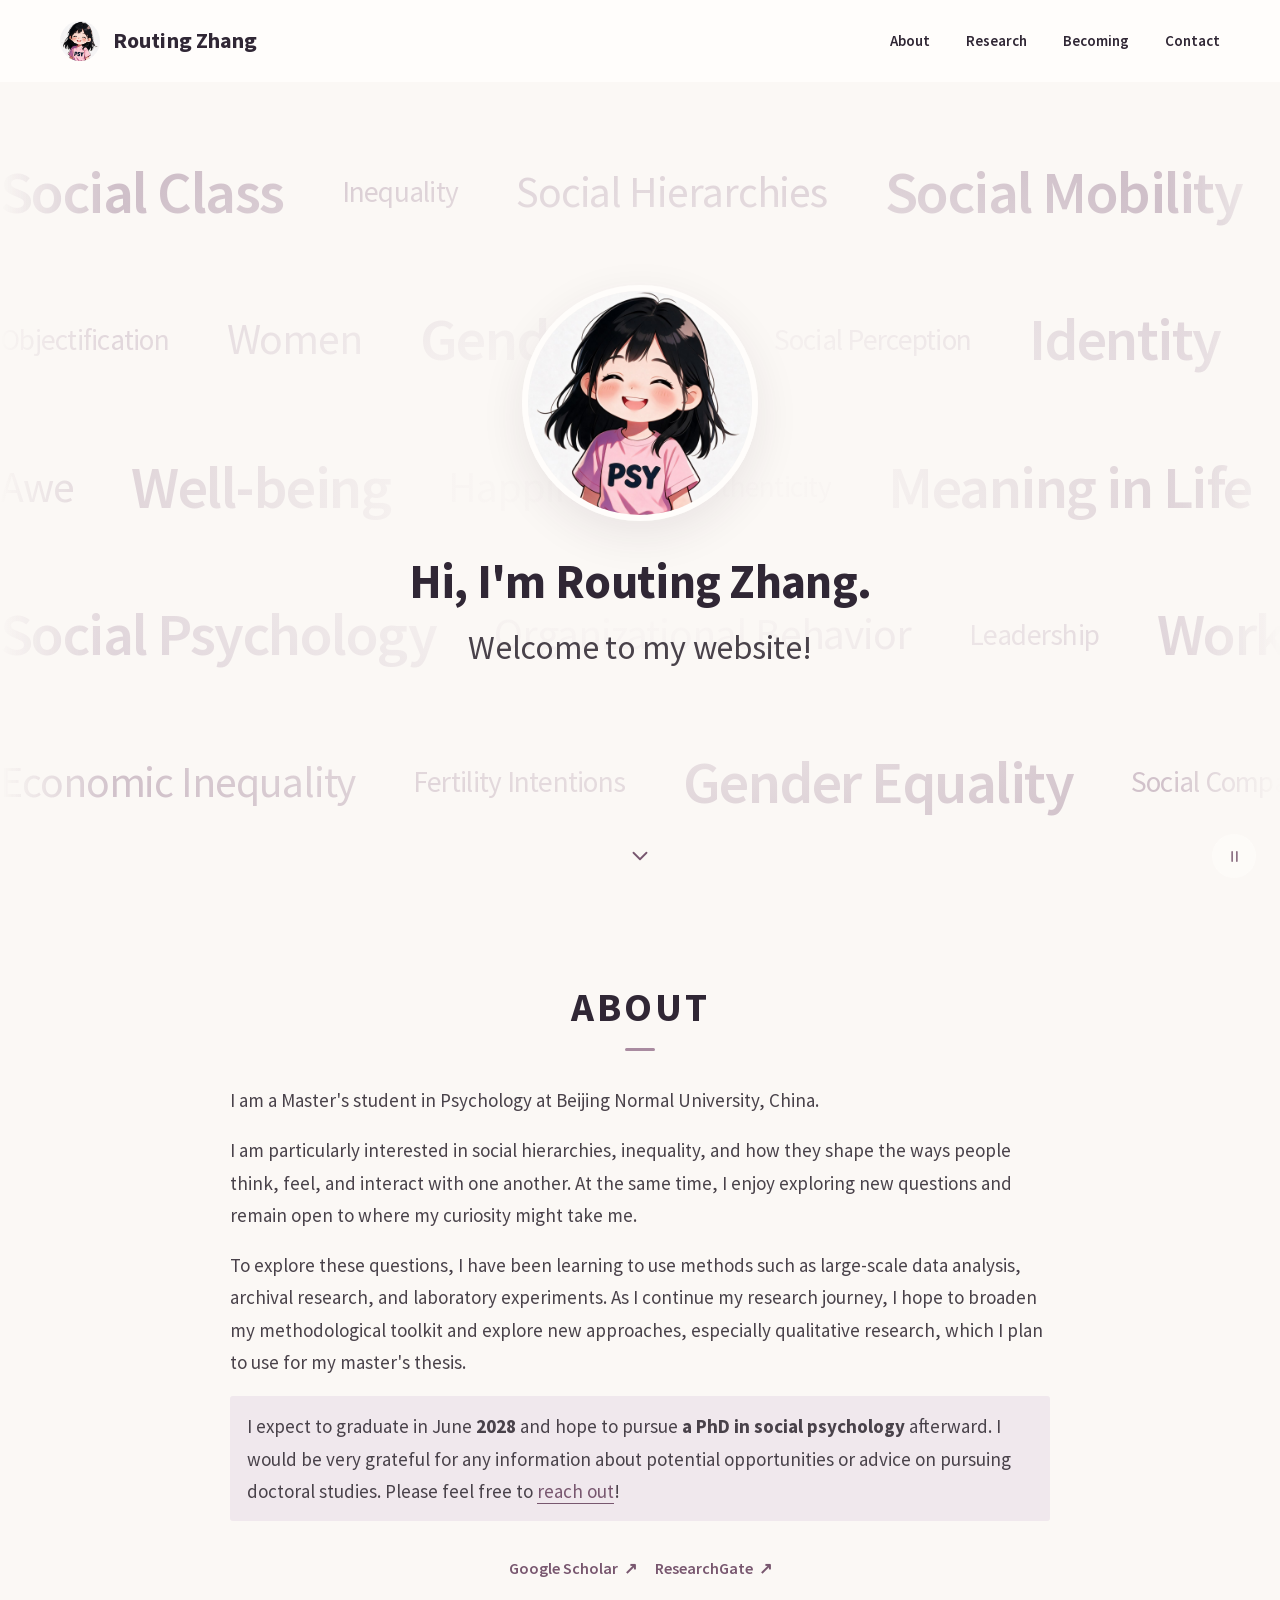
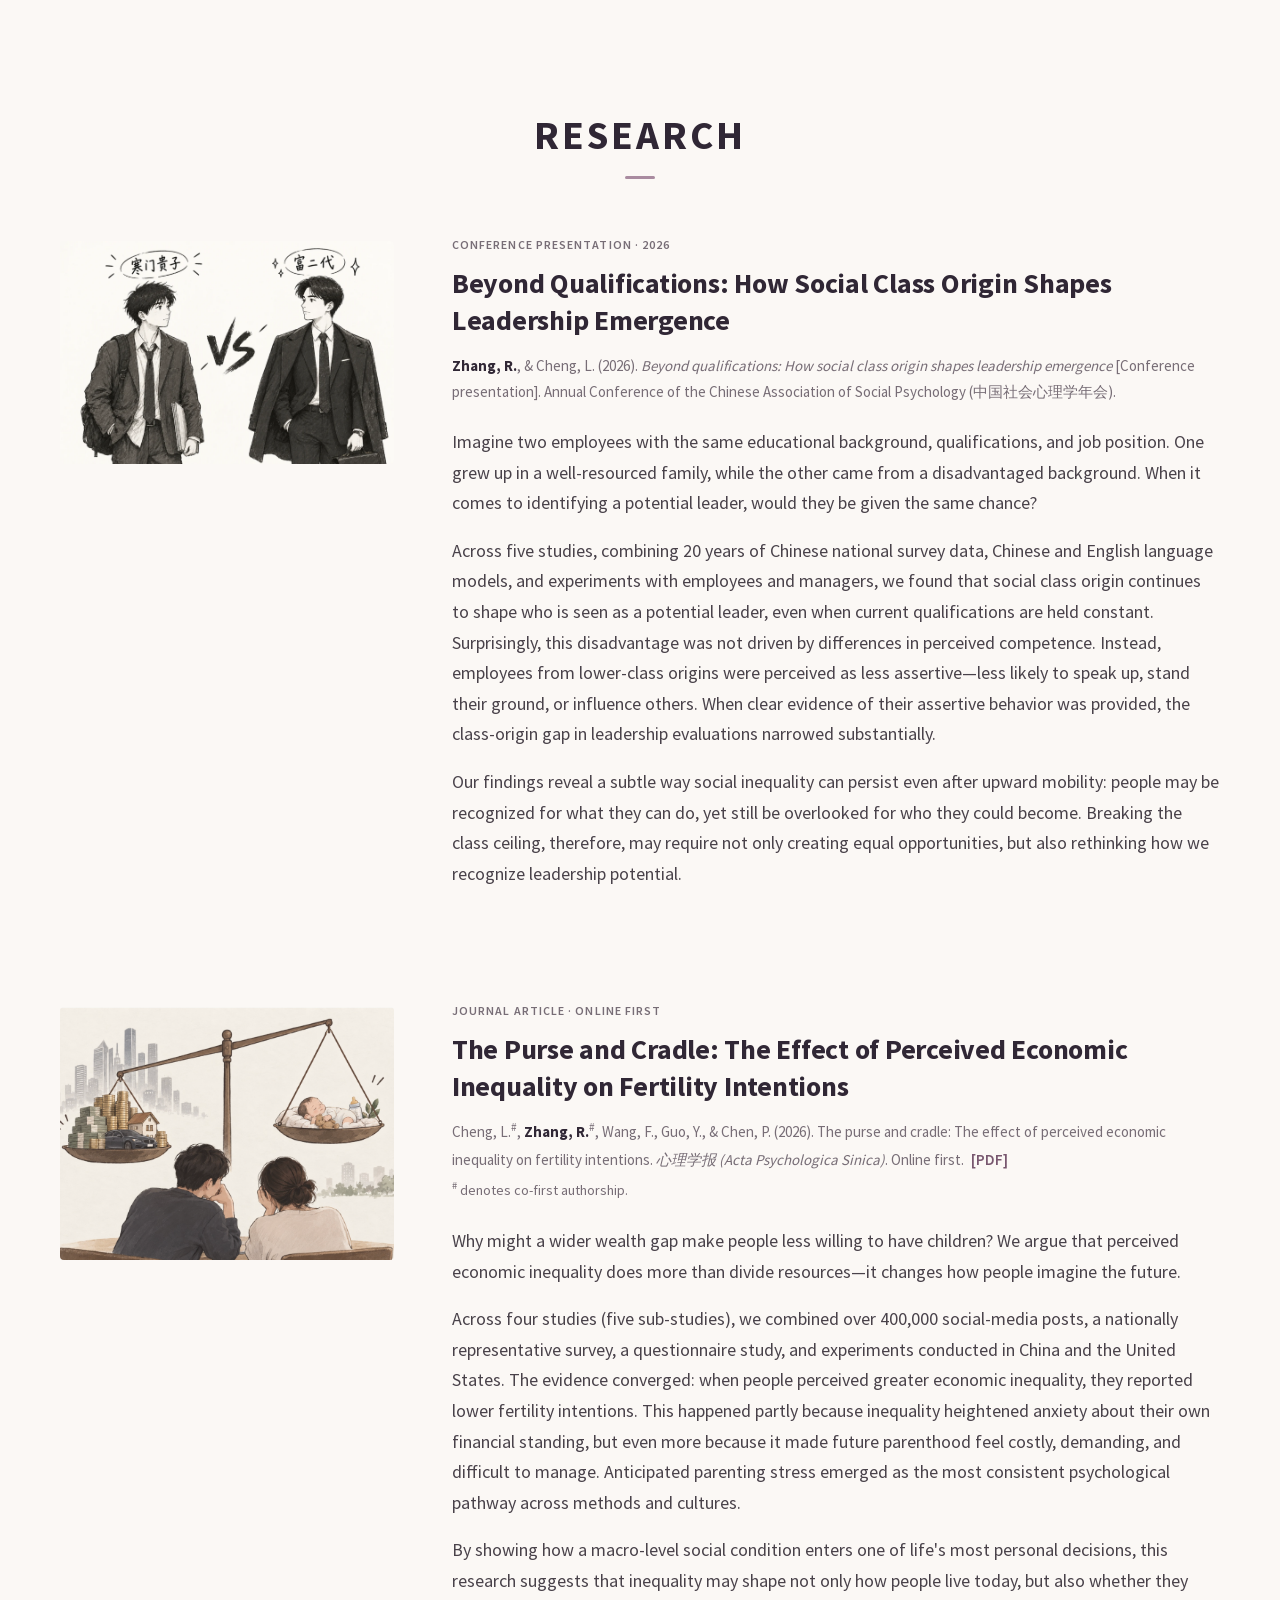
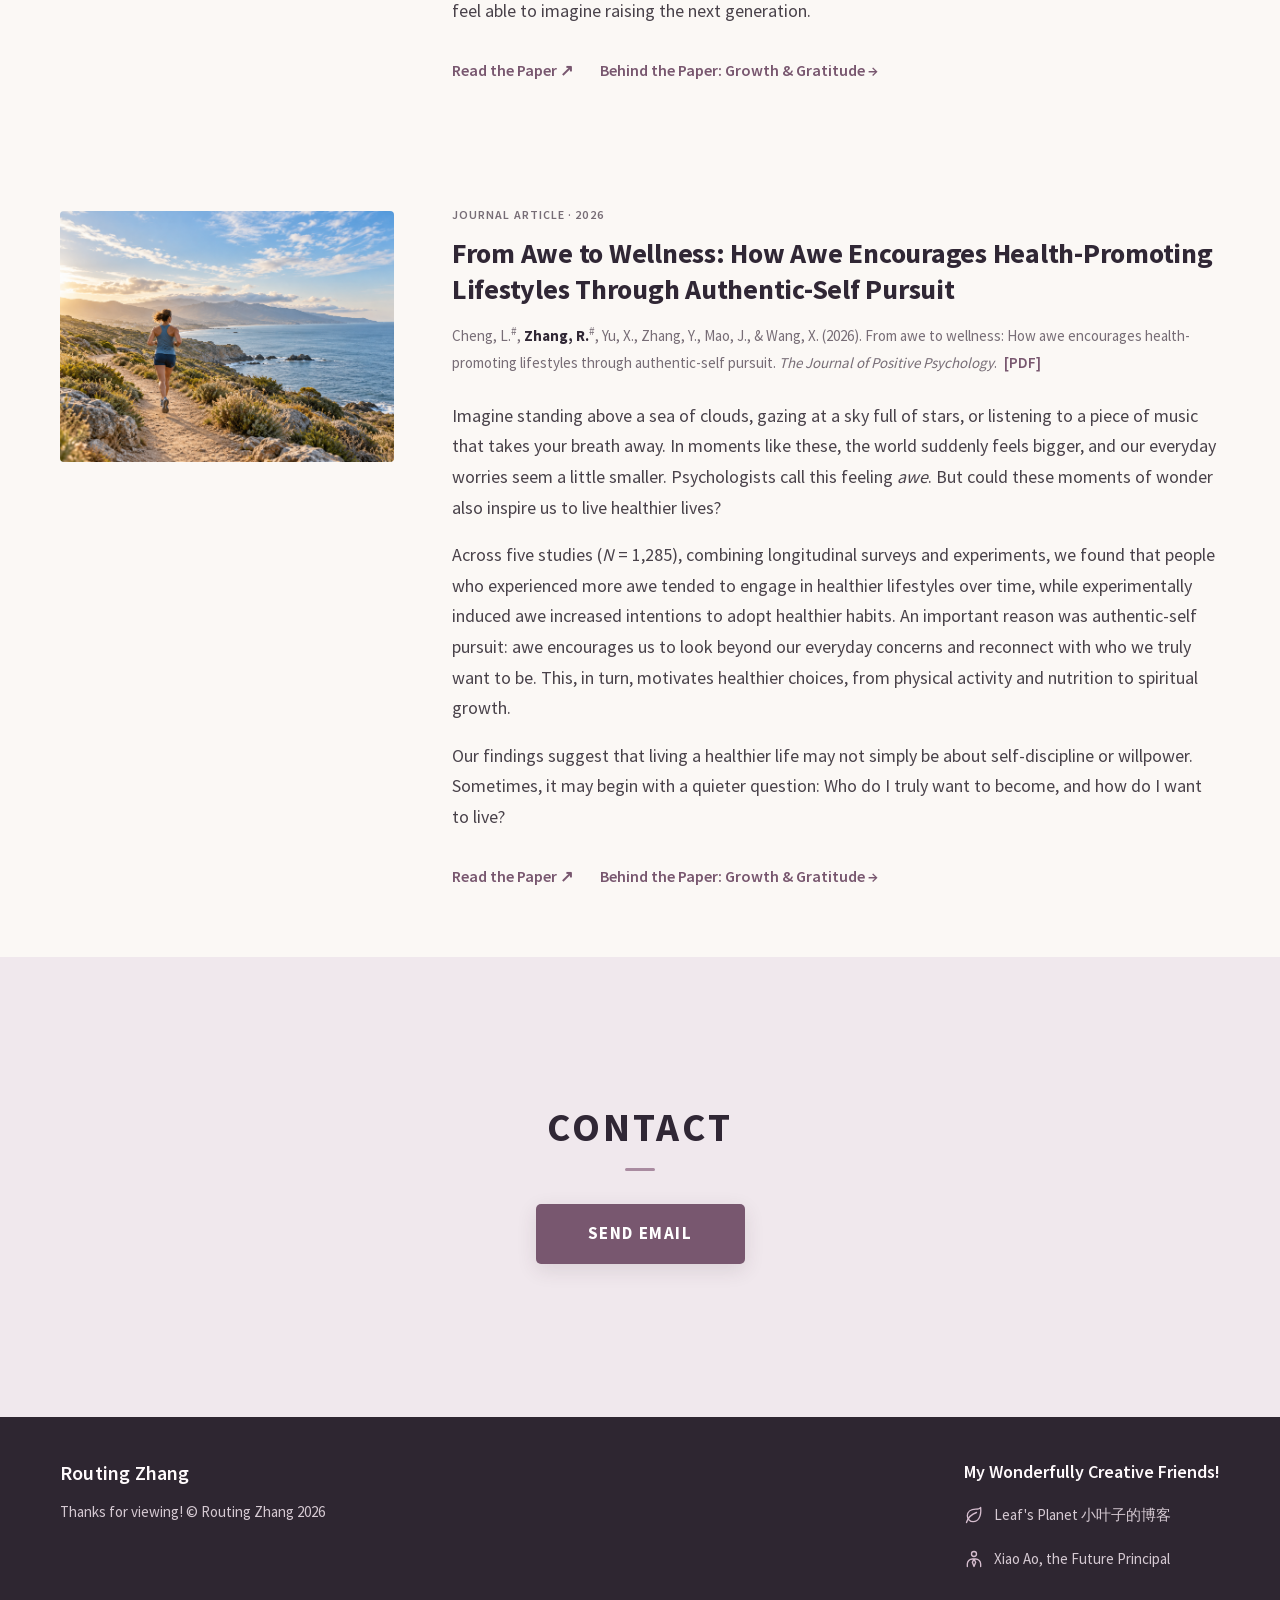
==== index.html @ d7729d53 "update" ====
<!DOCTYPE html>
<html lang="en">
<head>
<meta charset="UTF-8">
<meta name="viewport" content="width=device-width, initial-scale=1">
<meta name="description" content="Routing Zhang, a graduate student in psychology at Beijing Normal University, studies social hierarchies, inequality, and interpersonal interactions.">
<meta name="theme-color" content="#fbf8f5">
<title>Routing Zhang | Psychology Research</title>
<link rel="icon" type="image/svg+xml" href="assets/favicon.svg">
<link rel="stylesheet" href="styles.css?v=20261028-about-centered">
</head>
<body>
<a class="skip-link" href="#main-content">Skip to main content</a>
<header class="site-header" id="top">
  <div class="wrap nav-inner">
    <a class="brand" href="#top"><img src="assets/routing-zhang-avatar.png" alt="" width="40" height="40">Routing Zhang</a>
    <button class="menu-toggle" type="button" aria-label="Open navigation" aria-expanded="false" aria-controls="primary-navigation"><svg viewBox="0 0 24 24" fill="none" stroke="currentColor" stroke-width="1.7" stroke-linecap="round" aria-hidden="true"><path d="M4 6h16M4 12h16M4 18h16"/></svg></button>
    <nav id="primary-navigation" aria-label="Primary navigation"><a href="#about">About</a><a href="#research">Research</a><a href="becoming.html">Becoming</a><a href="#contact">Contact</a></nav>
  </div>
</header>
<main id="main-content" tabindex="-1">
  <section class="landing-hero" id="welcome" aria-labelledby="welcome-title">
    <div class="keyword-field" aria-hidden="true">
      <div class="keyword-lane lane-1"><div class="keyword-track"><div class="keyword-group"><span class="keyword word-large">Social Class</span><span class="keyword word-small">Inequality</span><span class="keyword word-medium">Social Hierarchies</span><span class="keyword word-large">Social Mobility</span><span class="keyword word-medium">Status</span><span class="keyword word-small">Power</span></div><div class="keyword-group"><span class="keyword word-large">Social Class</span><span class="keyword word-small">Inequality</span><span class="keyword word-medium">Social Hierarchies</span><span class="keyword word-large">Social Mobility</span><span class="keyword word-medium">Status</span><span class="keyword word-small">Power</span></div></div></div>
      <div class="keyword-lane lane-2"><div class="keyword-track"><div class="keyword-group"><span class="keyword word-small">Objectification</span><span class="keyword word-medium">Women</span><span class="keyword word-large">Gender</span><span class="keyword word-medium">Sex</span><span class="keyword word-small">Social Perception</span><span class="keyword word-large">Identity</span></div><div class="keyword-group"><span class="keyword word-small">Objectification</span><span class="keyword word-medium">Women</span><span class="keyword word-large">Gender</span><span class="keyword word-medium">Sex</span><span class="keyword word-small">Social Perception</span><span class="keyword word-large">Identity</span></div></div></div>
      <div class="keyword-lane lane-3"><div class="keyword-track"><div class="keyword-group"><span class="keyword word-medium">Awe</span><span class="keyword word-large">Well-being</span><span class="keyword word-medium">Happiness</span><span class="keyword word-small">Authenticity</span><span class="keyword word-large">Meaning in Life</span><span class="keyword word-small">Health</span></div><div class="keyword-group"><span class="keyword word-medium">Awe</span><span class="keyword word-large">Well-being</span><span class="keyword word-medium">Happiness</span><span class="keyword word-small">Authenticity</span><span class="keyword word-large">Meaning in Life</span><span class="keyword word-small">Health</span></div></div></div>
      <div class="keyword-lane lane-4"><div class="keyword-track"><div class="keyword-group"><span class="keyword word-large">Social Psychology</span><span class="keyword word-medium">Organizational Behavior</span><span class="keyword word-small">Leadership</span><span class="keyword word-large">Work</span><span class="keyword word-small">Interpersonal Relations</span><span class="keyword word-medium">Social Connection</span></div><div class="keyword-group"><span class="keyword word-large">Social Psychology</span><span class="keyword word-medium">Organizational Behavior</span><span class="keyword word-small">Leadership</span><span class="keyword word-large">Work</span><span class="keyword word-small">Interpersonal Relations</span><span class="keyword word-medium">Social Connection</span></div></div></div>
      <div class="keyword-lane lane-5"><div class="keyword-track"><div class="keyword-group"><span class="keyword word-medium">Economic Inequality</span><span class="keyword word-small">Fertility Intentions</span><span class="keyword word-large">Gender Equality</span><span class="keyword word-small">Social Comparison</span><span class="keyword word-medium">Belonging</span><span class="keyword word-large">Opportunity</span></div><div class="keyword-group"><span class="keyword word-medium">Economic Inequality</span><span class="keyword word-small">Fertility Intentions</span><span class="keyword word-large">Gender Equality</span><span class="keyword word-small">Social Comparison</span><span class="keyword word-medium">Belonging</span><span class="keyword word-large">Opportunity</span></div></div></div>
    </div>
    <div class="hero-wash" aria-hidden="true"></div>
    <div class="hero-content">
      <img class="hero-portrait" src="assets/routing-zhang-avatar.png" width="1080" height="1080" fetchpriority="high" alt="Routing Zhang’s illustrated avatar, smiling in a pink PSY shirt">
      <h1 id="welcome-title">Hi, I'm Routing Zhang.<span>Welcome to my website!</span></h1>
    </div>
    <a class="hero-scroll" href="#about" aria-label="Scroll to my introduction"><svg viewBox="0 0 24 24" fill="none" stroke="currentColor" stroke-width="1.7" stroke-linecap="round" stroke-linejoin="round" aria-hidden="true"><path d="m6 9 6 6 6-6"/></svg></a>
    <button class="keyword-motion" type="button" aria-label="Pause background animation" title="Pause background animation" hidden>
      <svg class="motion-pause" viewBox="0 0 24 24" fill="none" stroke="currentColor" stroke-width="1.8" stroke-linecap="round" aria-hidden="true"><path d="M9 6v12M15 6v12"/></svg>
      <svg class="motion-play" viewBox="0 0 24 24" fill="none" stroke="currentColor" stroke-width="1.8" stroke-linejoin="round" aria-hidden="true"><path d="m9 5 10 7-10 7Z"/></svg>
    </button>
  </section>
  <div class="wrap">
  <section class="about" id="about" tabindex="-1" aria-labelledby="about-title">
    <div class="about-text">
      <h2 id="about-title">About</h2>
      <p>I am a Master's student in Psychology at Beijing Normal University, China.</p>
      <p>I am particularly interested in social hierarchies, inequality, and how they shape the ways people think, feel, and interact with one another. At the same time, I enjoy exploring new questions and remain open to where my curiosity might take me.</p>
      <p>To explore these questions, I have been learning to use methods such as large-scale data analysis, archival research, and laboratory experiments. As I continue my research journey, I hope to broaden my methodological toolkit and explore new approaches, especially qualitative research, which I plan to use for my master's thesis.</p>
      <p class="phd-paragraph">I expect to graduate in June <strong>2028</strong> and hope to pursue <strong>a PhD in social psychology</strong> afterward. I would be very grateful for any information about potential opportunities or advice on pursuing doctoral studies. Please feel free to <a href="mailto:routingzhang@mail.bnu.edu.cn">reach out</a>!</p>
      <p class="about-links"><a href="https://scholar.google.com/citations?user=qFrgf9sAAAAJ&amp;hl=zh-CN" target="_blank" rel="noopener noreferrer">Google Scholar <span aria-hidden="true">↗</span></a><a href="https://www.researchgate.net/profile/Routing-Zhang" target="_blank" rel="noopener noreferrer">ResearchGate <span aria-hidden="true">↗</span></a></p>
    </div>
  </section>
  <section class="research" id="research" tabindex="-1" aria-labelledby="research-title">
    <div class="section-head"><h2 id="research-title">Research</h2></div>
    <article class="paper" id="beyond-qualifications" aria-labelledby="leader-title">
      <div class="paper-layout">
        <div class="paper-image"><img src="assets/beyond-qualifications.webp" width="1500" height="1001" loading="lazy" alt="Black-and-white drawing of two men in different suits, labeled 寒门贵子 versus 富二代"></div>
        <div class="paper-body">
          <p class="paper-type">CONFERENCE PRESENTATION · 2026</p>
          <h3 id="leader-title">Beyond Qualifications: How Social Class Origin Shapes Leadership Emergence</h3>
          <p class="reference"><strong>Zhang, R.</strong>, &amp; Cheng, L. (2026). <em>Beyond qualifications: How social class origin shapes leadership emergence</em> [Conference presentation]. Annual Conference of the Chinese Association of Social Psychology (中国社会心理学年会).</p>
          <p>Imagine two employees with the same educational background, qualifications, and job position. One grew up in a well-resourced family, while the other came from a disadvantaged background. When it comes to identifying a potential leader, would they be given the same chance?</p>
          <p>Across five studies, combining 20 years of Chinese national survey data, Chinese and English language models, and experiments with employees and managers, we found that social class origin continues to shape who is seen as a potential leader, even when current qualifications are held constant. Surprisingly, this disadvantage was not driven by differences in perceived competence. Instead, employees from lower-class origins were perceived as less assertive—less likely to speak up, stand their ground, or influence others. When clear evidence of their assertive behavior was provided, the class-origin gap in leadership evaluations narrowed substantially.</p>
          <p>Our findings reveal a subtle way social inequality can persist even after upward mobility: people may be recognized for what they can do, yet still be overlooked for who they could become. Breaking the class ceiling, therefore, may require not only creating equal opportunities, but also rethinking how we recognize leadership potential.</p>
        </div>
      </div>
    </article>
    <article class="paper" id="purse-and-cradle" aria-labelledby="purse-title">
      <div class="paper-layout">
        <div class="paper-image"><img src="assets/purse-and-cradle.png" width="1824" height="1378" loading="lazy" alt="Warm hand-drawn illustration of a couple facing a scale: wealth, a house, and a car on one side, and a sleeping baby on the other"></div>
        <div class="paper-body">
          <p class="paper-type">JOURNAL ARTICLE · ONLINE FIRST</p>
          <h3 id="purse-title">The Purse and Cradle: The Effect of Perceived Economic Inequality on Fertility Intentions</h3>
          <p class="reference">Cheng, L.<sup aria-label="co-first author">#</sup>, <strong>Zhang, R.</strong><sup aria-label="co-first author">#</sup>, Wang, F., Guo, Y., &amp; Chen, P. (2026). The purse and cradle: The effect of perceived economic inequality on fertility intentions. <em>心理学报 (Acta Psychologica Sinica)</em>. Online first. <a class="pdf-link" href="assets/papers/the-purse-and-cradle.pdf" target="_blank" rel="noopener noreferrer" aria-label="Open PDF: The Purse and Cradle">[PDF]</a><span class="authorship-note"><sup>#</sup> denotes co-first authorship.</span></p>
          <p>Why might a wider wealth gap make people less willing to have children? We argue that perceived economic inequality does more than divide resources—it changes how people imagine the future.</p>
          <p>Across four studies (five sub-studies), we combined over 400,000 social-media posts, a nationally representative survey, a questionnaire study, and experiments conducted in China and the United States. The evidence converged: when people perceived greater economic inequality, they reported lower fertility intentions. This happened partly because inequality heightened anxiety about their own financial standing, but even more because it made future parenthood feel costly, demanding, and difficult to manage. Anticipated parenting stress emerged as the most consistent psychological pathway across methods and cultures.</p>
          <p>By showing how a macro-level social condition enters one of life's most personal decisions, this research suggests that inequality may shape not only how people live today, but also whether they feel able to imagine raising the next generation.</p>
          <p class="paper-links"><a href="https://journal.psych.ac.cn/xlxb/CN/abstract/abstract16481.shtml" target="_blank" rel="noopener noreferrer">Read the Paper ↗</a><a href="purse-and-cradle-story.html">Behind the Paper: Growth &amp; Gratitude →</a></p>
        </div>
      </div>
    </article>
    <article class="paper" id="awe-to-wellness" aria-labelledby="awe-title">
      <div class="paper-layout">
        <div class="paper-image awe-image"><img src="assets/awe-running.png" width="1448" height="1086" loading="lazy" alt="A runner on a coastal nature trail, with the ocean and mountains in soft morning light"></div>
        <div class="paper-body">
          <p class="paper-type">JOURNAL ARTICLE · 2026</p>
          <h3 id="awe-title">From Awe to Wellness: How Awe Encourages Health-Promoting Lifestyles Through Authentic-Self Pursuit</h3>
          <p class="reference">Cheng, L.<sup aria-label="co-first author">#</sup>, <strong>Zhang, R.</strong><sup aria-label="co-first author">#</sup>, Yu, X., Zhang, Y., Mao, J., &amp; Wang, X. (2026). From awe to wellness: How awe encourages health-promoting lifestyles through authentic-self pursuit. <em>The Journal of Positive Psychology</em>. <a class="pdf-link" href="assets/papers/from-awe-to-wellness.pdf" target="_blank" rel="noopener noreferrer" aria-label="Open PDF: From Awe to Wellness">[PDF]</a></p>
          <p>Imagine standing above a sea of clouds, gazing at a sky full of stars, or listening to a piece of music that takes your breath away. In moments like these, the world suddenly feels bigger, and our everyday worries seem a little smaller. Psychologists call this feeling <em>awe</em>. But could these moments of wonder also inspire us to live healthier lives?</p>
          <p>Across five studies (<em>N</em> = 1,285), combining longitudinal surveys and experiments, we found that people who experienced more awe tended to engage in healthier lifestyles over time, while experimentally induced awe increased intentions to adopt healthier habits. An important reason was authentic-self pursuit: awe encourages us to look beyond our everyday concerns and reconnect with who we truly want to be. This, in turn, motivates healthier choices, from physical activity and nutrition to spiritual growth.</p>
          <p>Our findings suggest that living a healthier life may not simply be about self-discipline or willpower. Sometimes, it may begin with a quieter question: Who do I truly want to become, and how do I want to live?</p>
          <p class="paper-links"><a href="https://doi.org/10.1080/17439760.2026.2708043" target="_blank" rel="noopener noreferrer">Read the Paper ↗</a><a href="awe-to-wellness-story.html">Behind the Paper: Growth &amp; Gratitude →</a></p>
        </div>
      </div>
    </article>
  </section>
  </div>
</main>
<section class="contact" id="contact" tabindex="-1" aria-labelledby="contact-title">
  <div class="wrap">
    <h2 id="contact-title">Contact</h2>
    <a class="email-button" href="mailto:routingzhang@mail.bnu.edu.cn">Send Email</a>
  </div>
</section>
<footer class="footer">
  <div class="wrap footer-main">
    <div class="footer-about">
      <p class="footer-name">Routing Zhang</p>
      <p class="footer-note">Thanks for viewing! <span class="footer-credit">© Routing Zhang <span id="year">2026</span></span></p>
    </div>
    <nav class="footer-friends" aria-labelledby="friends-title">
      <h2 id="friends-title">My Wonderfully Creative Friends!</h2>
      <ul>
        <li><a href="https://blog.leafyee.xyz" target="_blank" rel="noopener noreferrer"><svg class="friend-icon" viewBox="0 0 24 24" fill="none" stroke="currentColor" stroke-width="1.6" stroke-linecap="round" stroke-linejoin="round" aria-hidden="true" focusable="false"><path d="M20 3c-1 2-3 2-6 2C8 5 4 8 4 13a7 7 0 0 0 7 7c6 0 10-6 9-17Z"/><path d="M3 21c2-6 6-10 12-12"/></svg><span>Leaf's Planet <span lang="zh-CN">小叶子的博客</span></span></a></li>
        <li><a href="https://tianyuliufang.com" target="_blank" rel="noopener noreferrer"><svg class="friend-icon" viewBox="0 0 24 24" fill="none" stroke="currentColor" stroke-width="1.6" stroke-linecap="round" stroke-linejoin="round" aria-hidden="true" focusable="false"><circle cx="12" cy="6" r="3"/><path d="M4 21v-3a6 6 0 0 1 6-6h4a6 6 0 0 1 6 6v3M12 12l-2 4 2 5 2-5-2-4Z"/></svg><span>Xiao Ao, the Future Principal</span></a></li>
      </ul>
    </nav>
  </div>
</footer>
<script src="script.js?v=20261028-keyword-hero-v1" defer></script>
</body>
</html>
---- styles.css ----
/* Local font files keep the page independent of third-party font services. */
@font-face{font-family:"Source Sans Pro";font-style:normal;font-weight:400;font-display:swap;src:url("assets/fonts/source-sans-pro-400.ttf") format("truetype")}
@font-face{font-family:"Source Sans Pro";font-style:normal;font-weight:600;font-display:swap;src:url("assets/fonts/source-sans-pro-600.ttf") format("truetype")}
@font-face{font-family:"Source Sans Pro";font-style:normal;font-weight:700;font-display:swap;src:url("assets/fonts/source-sans-pro-700.ttf") format("truetype")}

:root{--paper:#fbf8f5;--white:#fffdfb;--soft:#f0e8ed;--ink:#49424a;--heading:#302735;--muted:#776d76;--accent:#78576f;--width:1160px}
*{box-sizing:border-box}
html{scroll-behavior:smooth;scroll-padding-top:112px}
body{margin:0;background:var(--paper);color:var(--ink);font-family:"Source Sans Pro","Helvetica Neue",Arial,sans-serif;font-size:18px;line-height:1.7;-webkit-font-smoothing:antialiased}
h1,h2,h3,p,figure{margin:0}
img,svg{max-width:100%}
a{color:var(--accent);text-decoration-thickness:1px;text-underline-offset:5px}
a:hover{color:#51394b;text-decoration:underline}
a:focus-visible,button:focus-visible{outline:3px solid #78576f;outline-offset:5px;border-radius:2px}
button{font:inherit}
strong{font-weight:700}
::selection{background:#eadde6;color:#45303e}
.wrap{width:min(calc(100% - 80px),var(--width));margin-inline:auto}
.skip-link{position:fixed;z-index:100;top:-100px;left:16px;background:var(--white);padding:12px 20px}
.skip-link:focus{top:12px}
.site-header{position:sticky;z-index:20;top:0;background:rgb(255 253 251 / 94%);backdrop-filter:blur(14px)}
.nav-inner{min-height:82px;display:flex;justify-content:space-between;align-items:center;gap:28px;position:relative}
.brand{display:inline-flex;align-items:center;gap:13px;color:var(--heading);font-size:22px;font-weight:700;text-decoration:none;letter-spacing:.1px;white-space:nowrap}
.brand:hover{text-decoration:none}
.brand img{display:block;width:40px;height:40px;border-radius:50%;object-fit:cover}
.site-header nav{display:flex;align-items:center;gap:36px}
.site-header nav a{display:inline-flex;align-items:center;min-height:44px;color:var(--heading);font-size:15px;font-weight:600;text-decoration:none}
.site-header nav a:hover{text-decoration:underline}
.menu-toggle{display:none;background:none;border:0;width:44px;height:44px;color:var(--heading);align-items:center;justify-content:center;cursor:pointer}
.menu-toggle svg{width:21px;height:21px}
.landing-hero{position:relative;isolation:isolate;display:grid;place-items:center;min-height:calc(100vh - 82px);min-height:calc(100svh - 82px);padding:64px 24px 90px;overflow:hidden;background:var(--paper)}
.keyword-field{position:absolute;inset:9% 0 10%;z-index:0;display:flex;flex-direction:column;justify-content:space-between;gap:16px;overflow:hidden;pointer-events:none;user-select:none;mask-image:linear-gradient(to right,transparent,#000 9%,#000 91%,transparent);-webkit-mask-image:linear-gradient(to right,transparent,#000 9%,#000 91%,transparent)}
.keyword-lane{flex:none;white-space:nowrap;line-height:1.2;color:#bca7b6}
.keyword-track{display:flex;width:max-content;animation:keyword-drift var(--drift-duration,85s) linear infinite;animation-delay:var(--drift-delay,0s);animation-play-state:paused}
.keyword-group{display:flex;flex:none;align-items:center;gap:clamp(30px,4.5vw,76px);padding-right:clamp(30px,4.5vw,76px)}
.keyword{display:block;letter-spacing:-.025em;font-weight:400}
.word-large{font-size:clamp(36px,4.7vw,70px);font-weight:600}
.word-medium{font-size:clamp(27px,3.4vw,50px)}
.word-small{font-size:clamp(19px,2.3vw,34px)}
.lane-1{--drift-duration:100s;--drift-delay:-22s;opacity:.72}
.lane-2{--drift-duration:115s;--drift-delay:-48s;opacity:.56}
.lane-3{--drift-duration:92s;--drift-delay:-16s;opacity:.7}
.lane-4{--drift-duration:125s;--drift-delay:-55s;opacity:.56}
.lane-5{--drift-duration:106s;--drift-delay:-35s;opacity:.7}
.lane-2 .keyword-track,.lane-4 .keyword-track{animation-direction:reverse}
.keywords-playing .keyword-track{animation-play-state:running}
.hero-wash{position:absolute;inset:0;z-index:1;pointer-events:none;background:radial-gradient(ellipse at center,rgb(251 248 245 / 98%) 0%,rgb(251 248 245 / 94%) 23%,rgb(251 248 245 / 50%) 50%,rgb(251 248 245 / 5%) 75%)}
.hero-content{position:relative;z-index:2;display:flex;flex-direction:column;align-items:center;gap:30px;text-align:center;width:min(100%,760px)}
.hero-portrait{display:block;width:clamp(170px,22vw,236px);height:auto;aspect-ratio:1;object-fit:cover;border-radius:50%;border:6px solid var(--white);box-shadow:0 14px 45px rgb(59 38 50 / 9%)}
.hero-content h1{font-size:clamp(30px,4vw,48px);line-height:1.25;font-weight:700;letter-spacing:-.7px;color:var(--heading)}
.hero-content h1 span{display:block;margin-top:14px;font-size:clamp(22px,2.8vw,34px);line-height:1.35;font-weight:400;letter-spacing:-.25px;color:var(--ink)}
.hero-scroll,.keyword-motion{position:absolute;z-index:3;bottom:22px;display:inline-flex;align-items:center;justify-content:center;width:44px;height:44px;color:var(--accent)}
.hero-scroll{left:calc(50% - 22px);text-decoration:none}
.hero-scroll svg{width:26px;height:26px}
.keyword-motion{right:24px;border:0;border-radius:50%;background:rgb(255 253 251 / 65%);cursor:pointer}
.keyword-motion svg{width:19px;height:19px}
.keyword-motion[hidden],.keyword-motion .motion-play{display:none}
.keyword-motion[data-paused="true"] .motion-pause{display:none}
.keyword-motion[data-paused="true"] .motion-play{display:block}
@keyframes keyword-drift{from{transform:translate3d(0,0,0)}to{transform:translate3d(-50%,0,0)}}
.about{max-width:820px;margin-inline:auto;padding:82px 0 56px}
.about h2{margin-bottom:52px;text-align:center}
.about-text>p{margin-bottom:18px;font-size:19px;line-height:1.7}
.about-text .phd-paragraph{background:var(--soft);padding:14px 17px;border-radius:3px}
.about-text .about-links{display:flex;align-items:center;justify-content:center;gap:18px;flex-wrap:wrap;margin-top:25px;margin-bottom:0!important;font-size:16px;font-weight:600}
.about-links a{min-height:44px;display:inline-flex;align-items:center;gap:6px;text-decoration:none}
.about-links a:hover{text-decoration:underline}

.research{padding:64px 0 0}
.section-head{text-align:center;padding-bottom:21px}
.section-head h2,.contact h2{font-size:32px;font-weight:700;line-height:1.25;color:var(--heading);letter-spacing:-.3px}
.section-head h2{position:relative}
.paper{padding:55px 0 58px;scroll-margin-top:20px}
.paper-layout{display:grid;grid-template-columns:minmax(0,1fr) minmax(0,2.3fr);gap:58px;align-items:start}
.paper-image{margin-top:5px}
.paper-image img{width:100%;height:auto;display:block;border-radius:2px}
.paper-body .paper-type{color:#776d76;font-size:12px;font-weight:600;letter-spacing:.09em;line-height:1.5;margin-bottom:11px}
.paper h3{font-size:28px;line-height:1.3;color:var(--heading);margin-bottom:15px;letter-spacing:-.25px;font-weight:700;overflow-wrap:break-word}
.paper-body p{margin-bottom:17px;line-height:1.7}
.paper-body p.reference{font-size:15px;color:#776d76;line-height:1.7;margin-bottom:23px}
.paper-body p.reference strong{color:var(--heading)}
.reference sup{font-size:.75em;line-height:0}
.reference .authorship-note{display:block;margin-top:5px;font-size:14px}
.paper-body>p:last-child{margin-bottom:0}
.paper-body .paper-links{display:flex;flex-wrap:wrap;gap:9px 27px;margin-top:22px;margin-bottom:0;font-size:16px;font-weight:600}
.paper-links a{display:inline-flex;align-items:center;min-height:44px;text-decoration:none}
.paper-links a:hover{text-decoration:underline}
.pdf-link{display:inline-block;min-width:44px;padding:2px 4px;font-weight:600;font-style:normal;white-space:nowrap;text-decoration:none}
.pdf-link:hover{text-decoration:underline}
.becoming-main{min-height:calc(100vh - 300px)}
.collection-back{display:inline-flex;align-items:center;min-height:44px;margin-top:24px;font-size:15px;text-decoration:none}
.becoming{padding:46px 0 96px}
.becoming h1{font-size:40px;line-height:1.25;font-weight:600;color:var(--heading);letter-spacing:-.4px}
.becoming-intro{margin-top:16px;font-size:17px;line-height:1.6;color:var(--muted)}
.becoming-list{max-width:900px;margin:30px auto 0;display:grid;grid-template-columns:minmax(0,1fr) minmax(0,1fr);gap:60px}
.becoming-entry .becoming-date{font-size:14px;line-height:1.6;color:var(--muted);margin-bottom:12px}
.becoming-entry h3{font-size:25px;line-height:1.35;font-weight:600;letter-spacing:-.2px;margin-bottom:14px}
.becoming-entry h3 a{text-decoration:none}
.becoming-entry h3 a:hover{text-decoration:underline}
.becoming-entry h3 a span{display:inline-block;font-size:20px;margin-left:4px}
.becoming-entry>p:last-child{font-size:17px;line-height:1.8}
/* Warm white and pale plum, with a spacious, typographic Contact section. */
.contact{display:flex;align-items:center;min-height:460px;padding:100px 0 108px;text-align:center;background:var(--soft);color:var(--heading)}
.about h2,.research .section-head h2,.contact h2{position:relative;font-size:40px;font-weight:700;letter-spacing:3px;text-transform:uppercase;line-height:1.25;color:var(--heading)}
.contact h2{margin-bottom:52px}
.about h2::after,.research .section-head h2::after,.contact h2::after{content:"";position:absolute;width:30px;height:3px;border-radius:3px;background:#a98ba0;left:50%;bottom:-19px;transform:translateX(-50%)}
.email-button{display:inline-flex;justify-content:center;align-items:center;min-height:60px;padding:17px 52px;border-radius:5px;background:#78576f;color:white;font-size:17px;line-height:1.5;font-weight:700;letter-spacing:1.6px;text-transform:uppercase;text-decoration:none;box-shadow:0 6px 20px rgb(67 40 57 / 12%);transition:transform .25s,background .25s,box-shadow .25s}
.email-button:hover{background:#62445a;color:white;transform:translateY(-2px);text-decoration:none;box-shadow:0 9px 25px rgb(67 40 57 / 18%)}
.contact a:focus-visible{outline-color:var(--accent)}
.footer a:focus-visible{outline-color:#ecdee7}
.footer{background:#2e2631;color:#fffafc}
.footer-main{display:flex;justify-content:space-between;align-items:flex-start;gap:36px 64px;padding-block:42px}
.footer-about,.footer-friends{min-width:0}
.footer-name{font-size:20px;font-weight:600;letter-spacing:.2px;line-height:1.4}
.footer-note{font-size:15px;color:#d5c9d2;margin-top:12px}
.footer-credit{white-space:nowrap}
.footer-friends{max-width:100%}
.footer-friends h2{font-size:18px;font-weight:600;line-height:1.4;color:#fffafc;margin-bottom:9px}
.footer-friends ul{list-style:none;padding:0;margin:0}
.footer-friends a{display:grid;grid-template-columns:20px minmax(0,1fr);align-items:center;gap:10px;min-height:44px;padding-block:5px;font-size:15px;line-height:1.5;color:#d5c9d2;text-decoration:none;overflow-wrap:anywhere}
.friend-icon{width:20px;height:20px;color:#d5bdce;flex-shrink:0}
.footer a:hover{color:white;text-decoration:underline}


/* Gentle interaction feedback; the system cursor is always retained. */
.about-links a,.paper-links a,.site-header nav a,.footer a{transition:color .22s,transform .22s,box-shadow .22s}
@media(hover:hover) and (pointer:fine){
 .about-links a:hover,.paper-links a:hover{transform:translateY(-2px)}
 .paper-image img{transition:transform .55s cubic-bezier(.2,.65,.3,1),box-shadow .55s;border-radius:4px}
 .paper-image:hover img{transform:translateY(-3px);box-shadow:0 12px 30px rgb(64 42 55 / 9%)}
}
.cursor-layer{position:fixed;inset:0;overflow:hidden;pointer-events:none;z-index:30}
.cursor-glow{position:absolute;left:0;top:0;width:180px;height:180px;border-radius:50%;pointer-events:none;z-index:30;opacity:0;background:radial-gradient(circle,rgb(161 116 146 / 13%) 0%,rgb(190 153 173 / 6%) 36%,transparent 70%);transition:opacity .22s;will-change:transform;contain:strict}
.cursor-glow::after{content:"";position:absolute;left:84px;top:84px;width:12px;height:12px;border-radius:50%;border:1px solid rgb(120 87 111 / 25%)}
.cursor-glow.is-active{opacity:1}

@media(max-width:1000px){
 .wrap{width:calc(100% - 56px)}
 .paper-layout{grid-template-columns:minmax(220px,1fr) minmax(0,2.3fr);gap:36px}
 .about{padding:64px 0}
 .about-text>p{font-size:18px}
 .paper h3{font-size:26px}
}
@media(max-width:760px){
 .wrap{width:calc(100% - 40px);max-width:600px}
 .about{padding:56px 0 42px}
 .hero-content{gap:24px}
 .hero-portrait{width:180px}
 .about-text>p{font-size:18px}
 .research{padding-top:44px}
 .section-head{padding-bottom:18px}
 .section-head h2{font-size:29px}
 .paper{padding:35px 0 42px}
 .paper-layout{display:flex;flex-direction:column;gap:27px}
 .paper-image{width:100%;margin-top:0}
 .paper-image img{max-height:420px;object-fit:contain;object-position:left center}
  .paper h3{font-size:25px;line-height:1.3}
 .paper-body p{font-size:17px;line-height:1.72}
 .paper-body p.reference{font-size:14px;margin-bottom:20px}
 .paper-body .paper-type{font-size:11px}
 .paper-body .paper-links{font-size:16px;gap:8px 22px}
 .becoming{padding:30px 0 64px}
 .becoming h1{font-size:34px}
 .becoming-list{grid-template-columns:1fr;gap:38px;margin-top:22px;max-width:520px}
 .becoming-entry h3{font-size:24px}
 .contact{min-height:360px;padding:76px 0 82px}
 .about h2,.research .section-head h2,.contact h2{font-size:34px;letter-spacing:2.5px}
 .email-button{font-size:16px;padding-inline:42px}
 .footer-main{flex-direction:column;gap:30px;padding-block:36px}
}
@media(max-width:600px){
 html{scroll-padding-top:92px}
 .landing-hero{min-height:calc(100vh - 70px);min-height:calc(100svh - 70px);padding:44px 20px 80px}
 .keyword-field{inset:10% 0 12%;mask-image:linear-gradient(to right,transparent,#000 5%,#000 95%,transparent);-webkit-mask-image:linear-gradient(to right,transparent,#000 5%,#000 95%,transparent)}
 .hero-content h1{font-size:clamp(27px,7.5vw,38px);letter-spacing:-.5px}
 .hero-content h1 span{font-size:clamp(20px,5.4vw,27px);margin-top:12px}
 .hero-portrait{width:clamp(154px,43vw,190px)}
 .keyword-motion{right:12px}
 .nav-inner{min-height:70px;flex-wrap:wrap;gap:0}
 .brand{font-size:21px;min-height:70px;gap:10px}
 .brand img{width:36px;height:36px}
 .site-header nav{width:100%;gap:28px;padding-bottom:10px}
 .js .menu-toggle{display:inline-flex}
 .js .site-header nav{display:none;position:absolute;left:-20px;right:-20px;top:70px;width:auto;padding:12px 20px 18px;background:var(--white);gap:0}
 .js .site-header nav.is-open{display:flex;flex-direction:column;align-items:stretch}
 .js .site-header nav a{min-height:48px}
 .about .about-links{font-size:16px;gap:20px;margin-top:20px}
}
@media(max-height:620px) and (min-width:761px){.landing-hero{padding:28px 24px 60px}.hero-portrait{width:140px}.hero-content{gap:18px}.hero-content h1{font-size:36px}.hero-content h1 span{font-size:26px;margin-top:8px}}
@media(prefers-reduced-motion:reduce){html{scroll-behavior:auto}.email-button,.paper-image img,.about-links a,.paper-links a,.site-header nav a,.footer a{transition:none!important;transform:none!important}.cursor-glow{display:none!important}.keyword-track{animation:none!important}.keyword-motion{display:none!important}}
@media(hover:none),(pointer:coarse){.cursor-glow{display:none!important}}
@media print{
 .site-header{position:static}
 .cursor-glow{display:none!important}
 .keyword-field,.hero-wash,.hero-scroll,.keyword-motion{display:none!important}
 .landing-hero{display:block;min-height:0;padding:20px 0;background:none;break-inside:avoid}
 .hero-content{width:100%;gap:12px}
 .hero-portrait{width:90px;border:0;box-shadow:none}
 .hero-content h1{font-size:22pt}
 .hero-content h1 span{font-size:15pt;margin-top:6px}
 .paper,.paper-layout{opacity:1!important;transform:none!important;animation:none!important}
 .site-header nav,.menu-toggle,.skip-link,.footer a,.footer-friends{display:none!important}
 body{background:white;font-size:11pt}
 .wrap{width:100%;max-width:none}
 .paper-layout{display:grid;grid-template-columns:1fr 2.3fr;gap:24px}
 .about,.paper{padding:28px 0}
 .about-text>p,.paper-body p{font-size:11pt}
 .about h2,.paper h3{font-size:17pt}
 .paper-image{break-inside:avoid}
 .paper-body p.reference{font-size:9pt}
 .contact,.footer{color:#222;background:white}
 .contact h2{color:#222}
 .email-button{color:#222;background:white;box-shadow:none;border:1px solid #888}
}
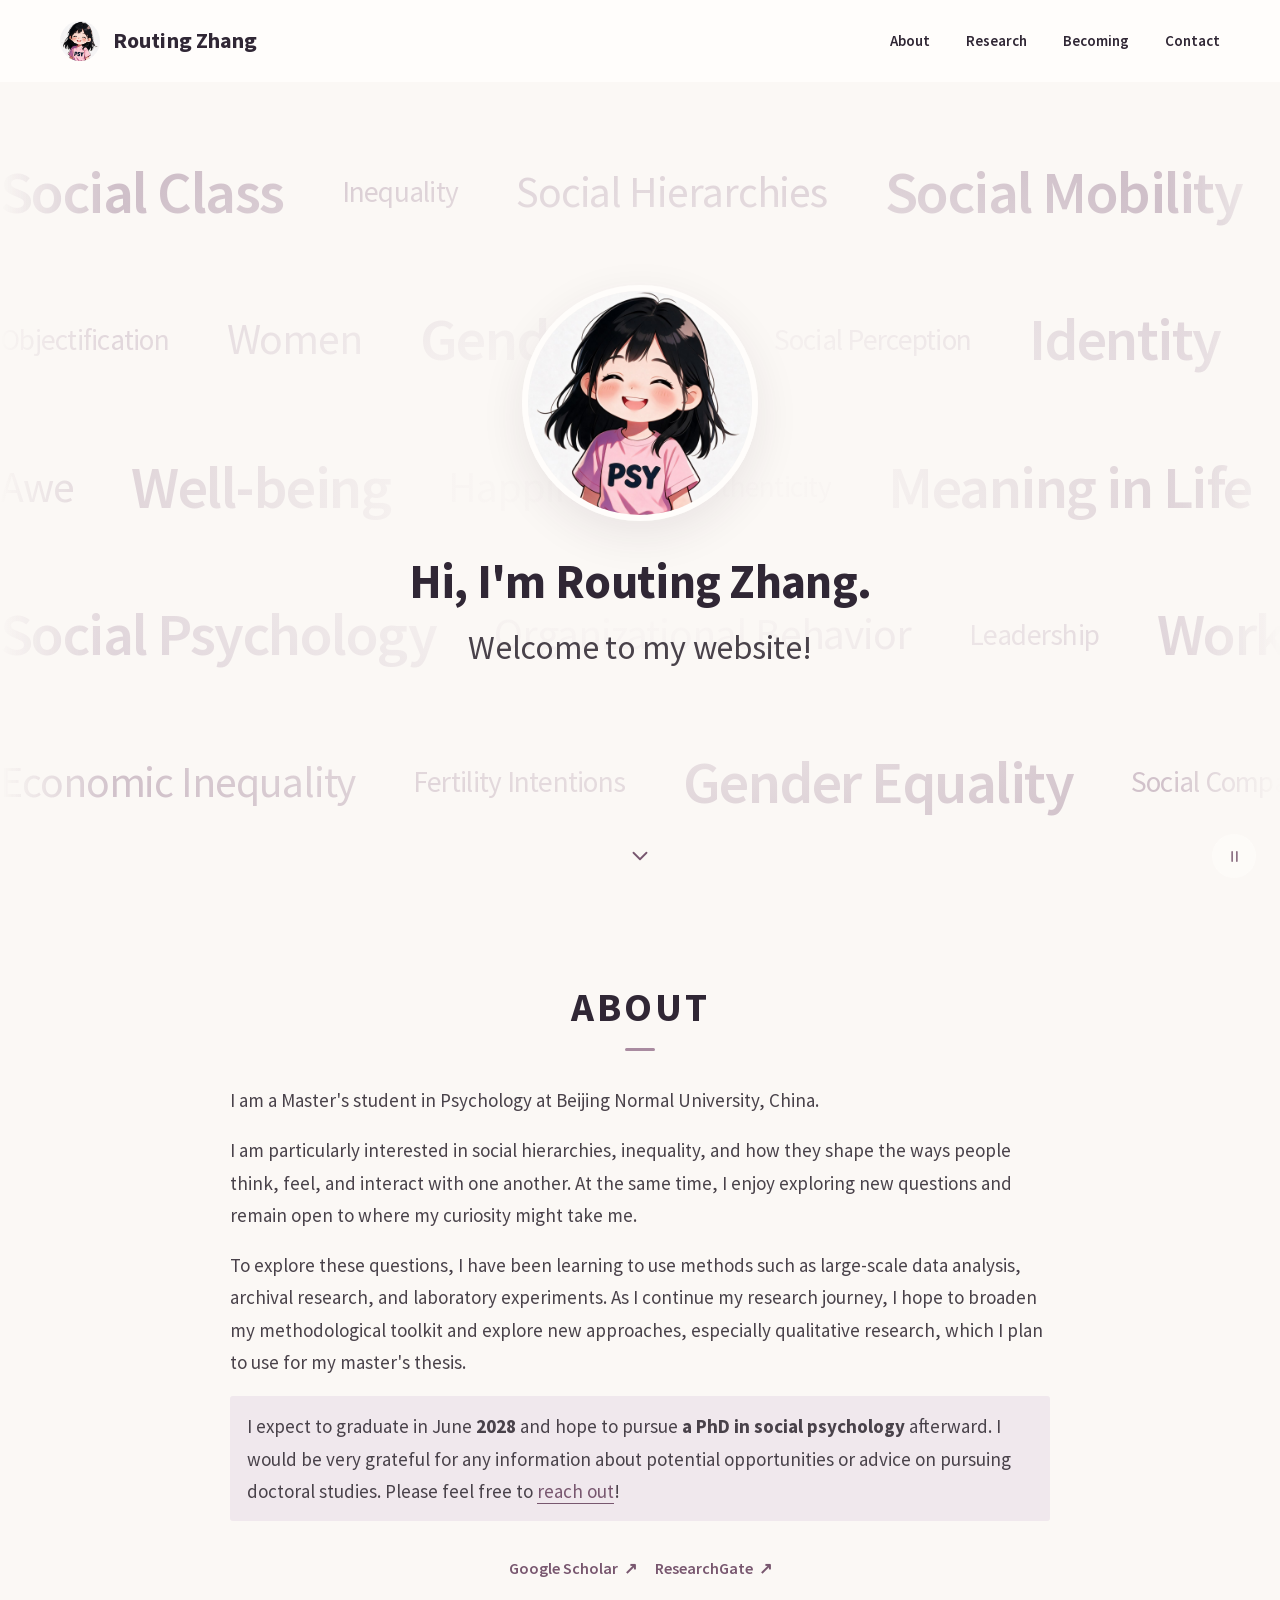
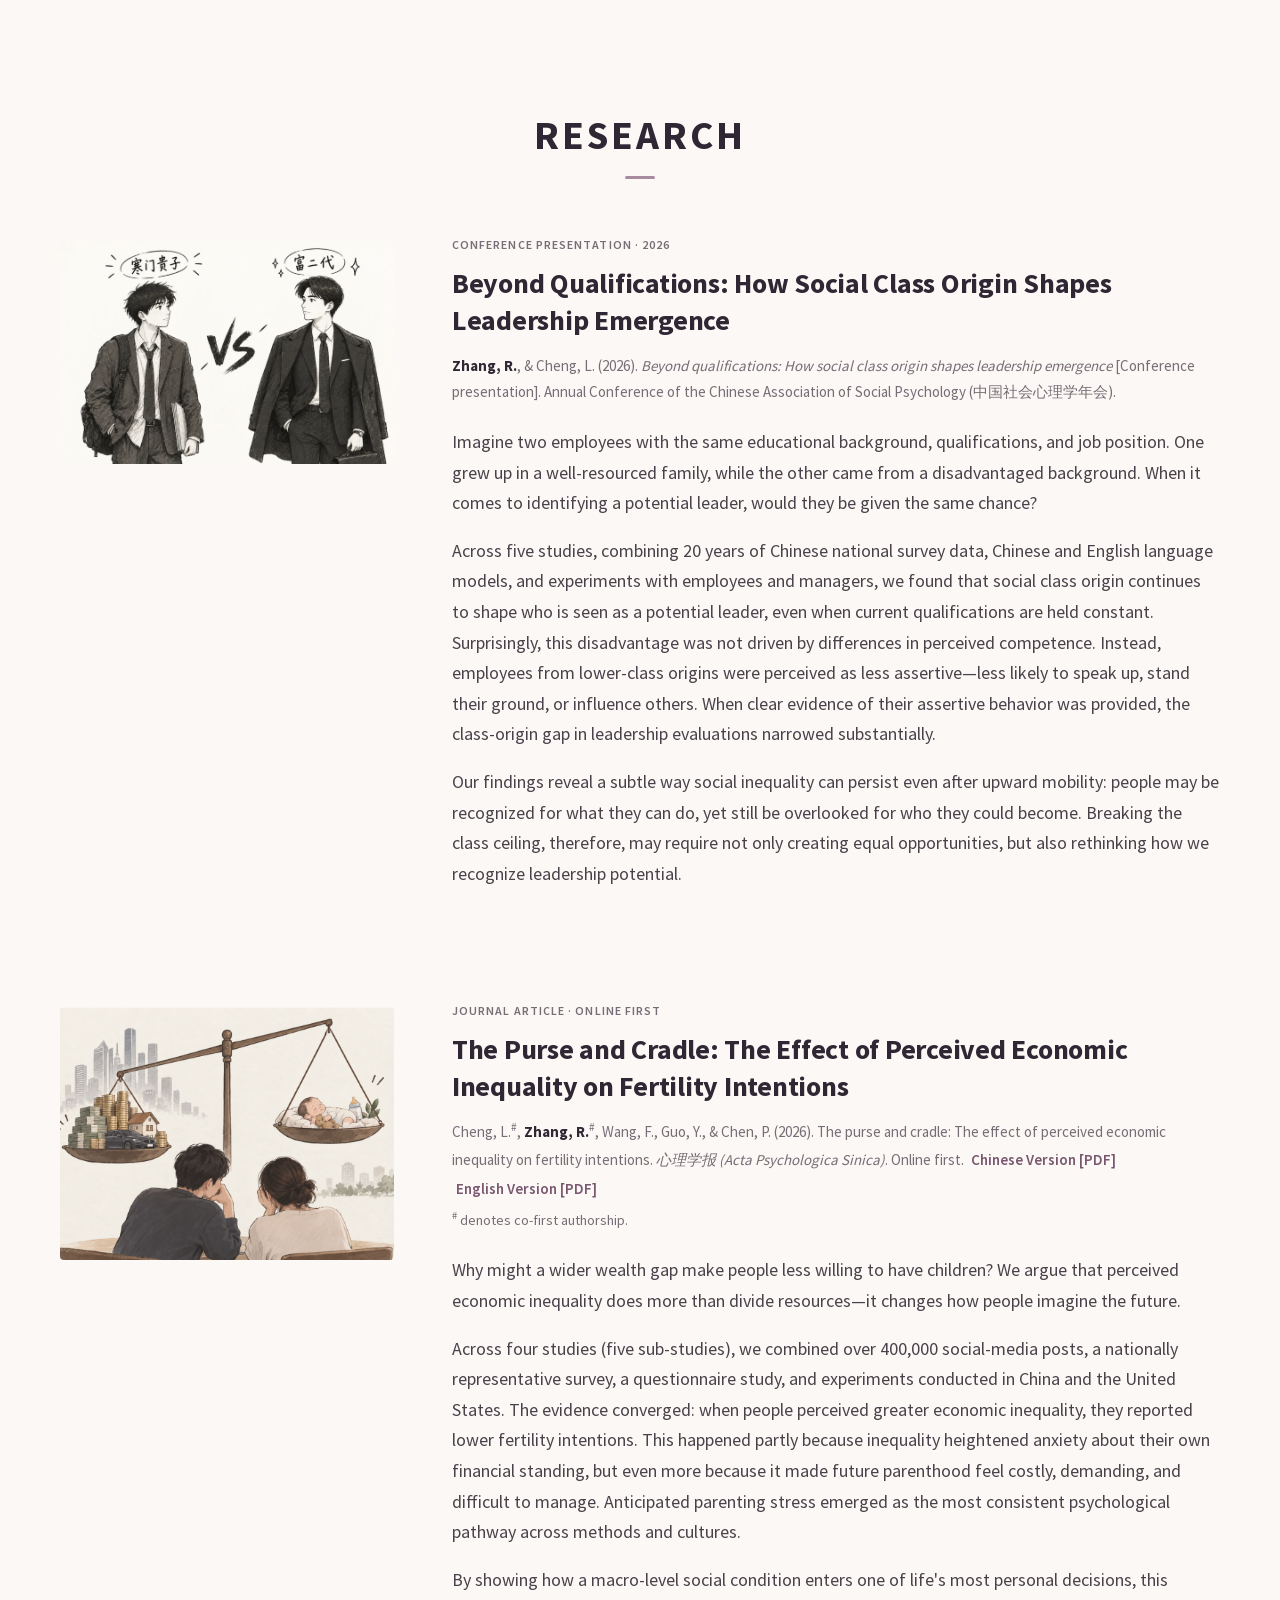
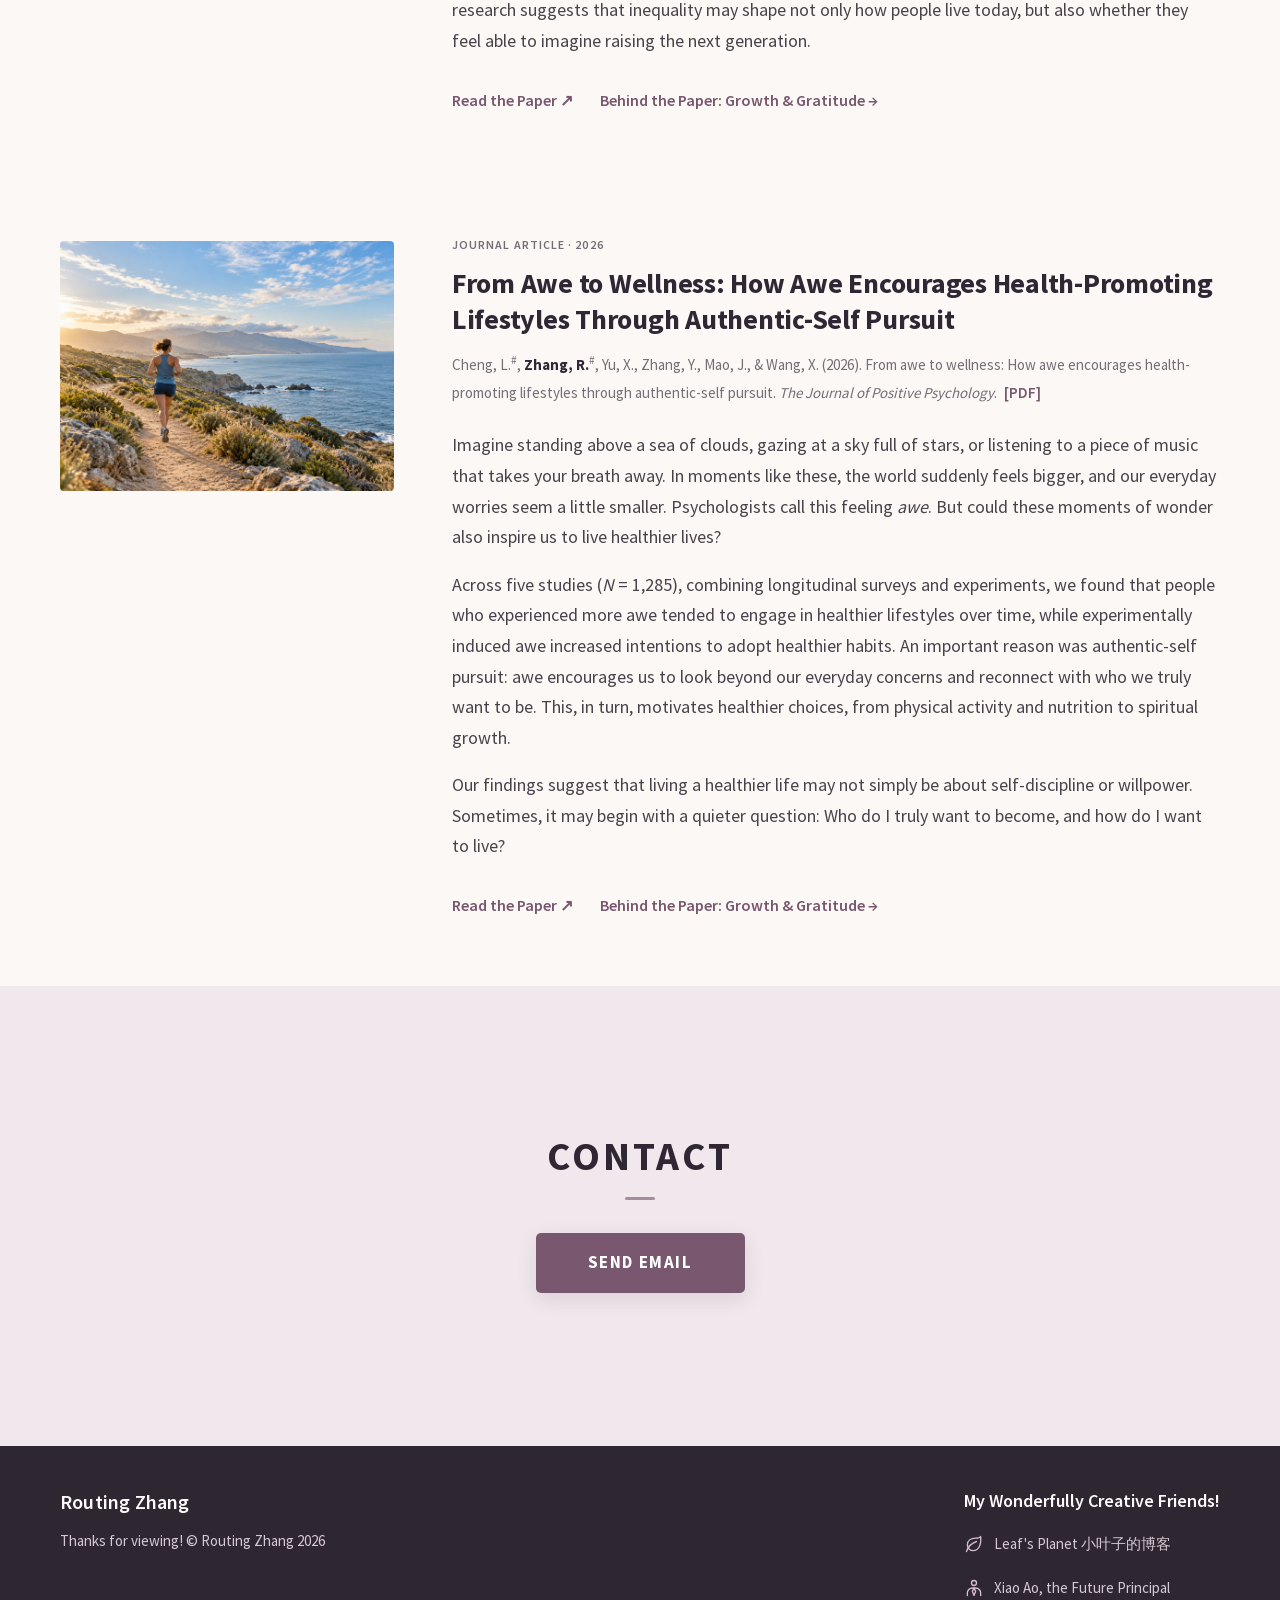
==== commit 53f3409f: "Update index.html" ====
--- a/index.html
+++ b/index.html
@@ -5,7 +5,7 @@
 <meta name="viewport" content="width=device-width, initial-scale=1">
 <meta name="description" content="Routing Zhang, a graduate student in psychology at Beijing Normal University, studies social hierarchies, inequality, and interpersonal interactions.">
 <meta name="theme-color" content="#fbf8f5">
-<title>Routing Zhang | Psychology Research</title>
+<title>Routing Zhang | Social Psychology</title>
 <link rel="icon" type="image/svg+xml" href="assets/favicon.svg">
 <link rel="stylesheet" href="styles.css?v=20261028-about-centered">
 </head>
@@ -70,7 +70,20 @@
         <div class="paper-body">
           <p class="paper-type">JOURNAL ARTICLE · ONLINE FIRST</p>
           <h3 id="purse-title">The Purse and Cradle: The Effect of Perceived Economic Inequality on Fertility Intentions</h3>
-          <p class="reference">Cheng, L.<sup aria-label="co-first author">#</sup>, <strong>Zhang, R.</strong><sup aria-label="co-first author">#</sup>, Wang, F., Guo, Y., &amp; Chen, P. (2026). The purse and cradle: The effect of perceived economic inequality on fertility intentions. <em>心理学报 (Acta Psychologica Sinica)</em>. Online first. <a class="pdf-link" href="assets/papers/the-purse-and-cradle.pdf" target="_blank" rel="noopener noreferrer" aria-label="Open PDF: The Purse and Cradle">[PDF]</a><span class="authorship-note"><sup>#</sup> denotes co-first authorship.</span></p>
+          <p class="reference">Cheng, L.<sup aria-label="co-first author">#</sup>, <strong>Zhang, R.</strong><sup aria-label="co-first author">#</sup>, Wang, F., Guo, Y., &amp; Chen, P. (2026). The purse and cradle: The effect of perceived economic inequality on fertility intentions. <em>心理学报 (Acta Psychologica Sinica)</em>. Online first. <a class="pdf-link"
+   href="assets/papers/the-purse-and-cradle.pdf?v=20261104"
+   target="_blank"
+   rel="noopener noreferrer"
+   aria-label="Open Chinese PDF: The Purse and Cradle">
+  Chinese Version [PDF]
+</a>
+<a class="pdf-link"
+   href="assets/papers/the-purse-and-cradle-en.pdf"
+   target="_blank"
+   rel="noopener noreferrer"
+   aria-label="Open English PDF: The Purse and Cradle">
+  English Version [PDF]
+</a><span class="authorship-note"><sup>#</sup> denotes co-first authorship.</span></p>
           <p>Why might a wider wealth gap make people less willing to have children? We argue that perceived economic inequality does more than divide resources—it changes how people imagine the future.</p>
           <p>Across four studies (five sub-studies), we combined over 400,000 social-media posts, a nationally representative survey, a questionnaire study, and experiments conducted in China and the United States. The evidence converged: when people perceived greater economic inequality, they reported lower fertility intentions. This happened partly because inequality heightened anxiety about their own financial standing, but even more because it made future parenthood feel costly, demanding, and difficult to manage. Anticipated parenting stress emerged as the most consistent psychological pathway across methods and cultures.</p>
           <p>By showing how a macro-level social condition enters one of life's most personal decisions, this research suggests that inequality may shape not only how people live today, but also whether they feel able to imagine raising the next generation.</p>
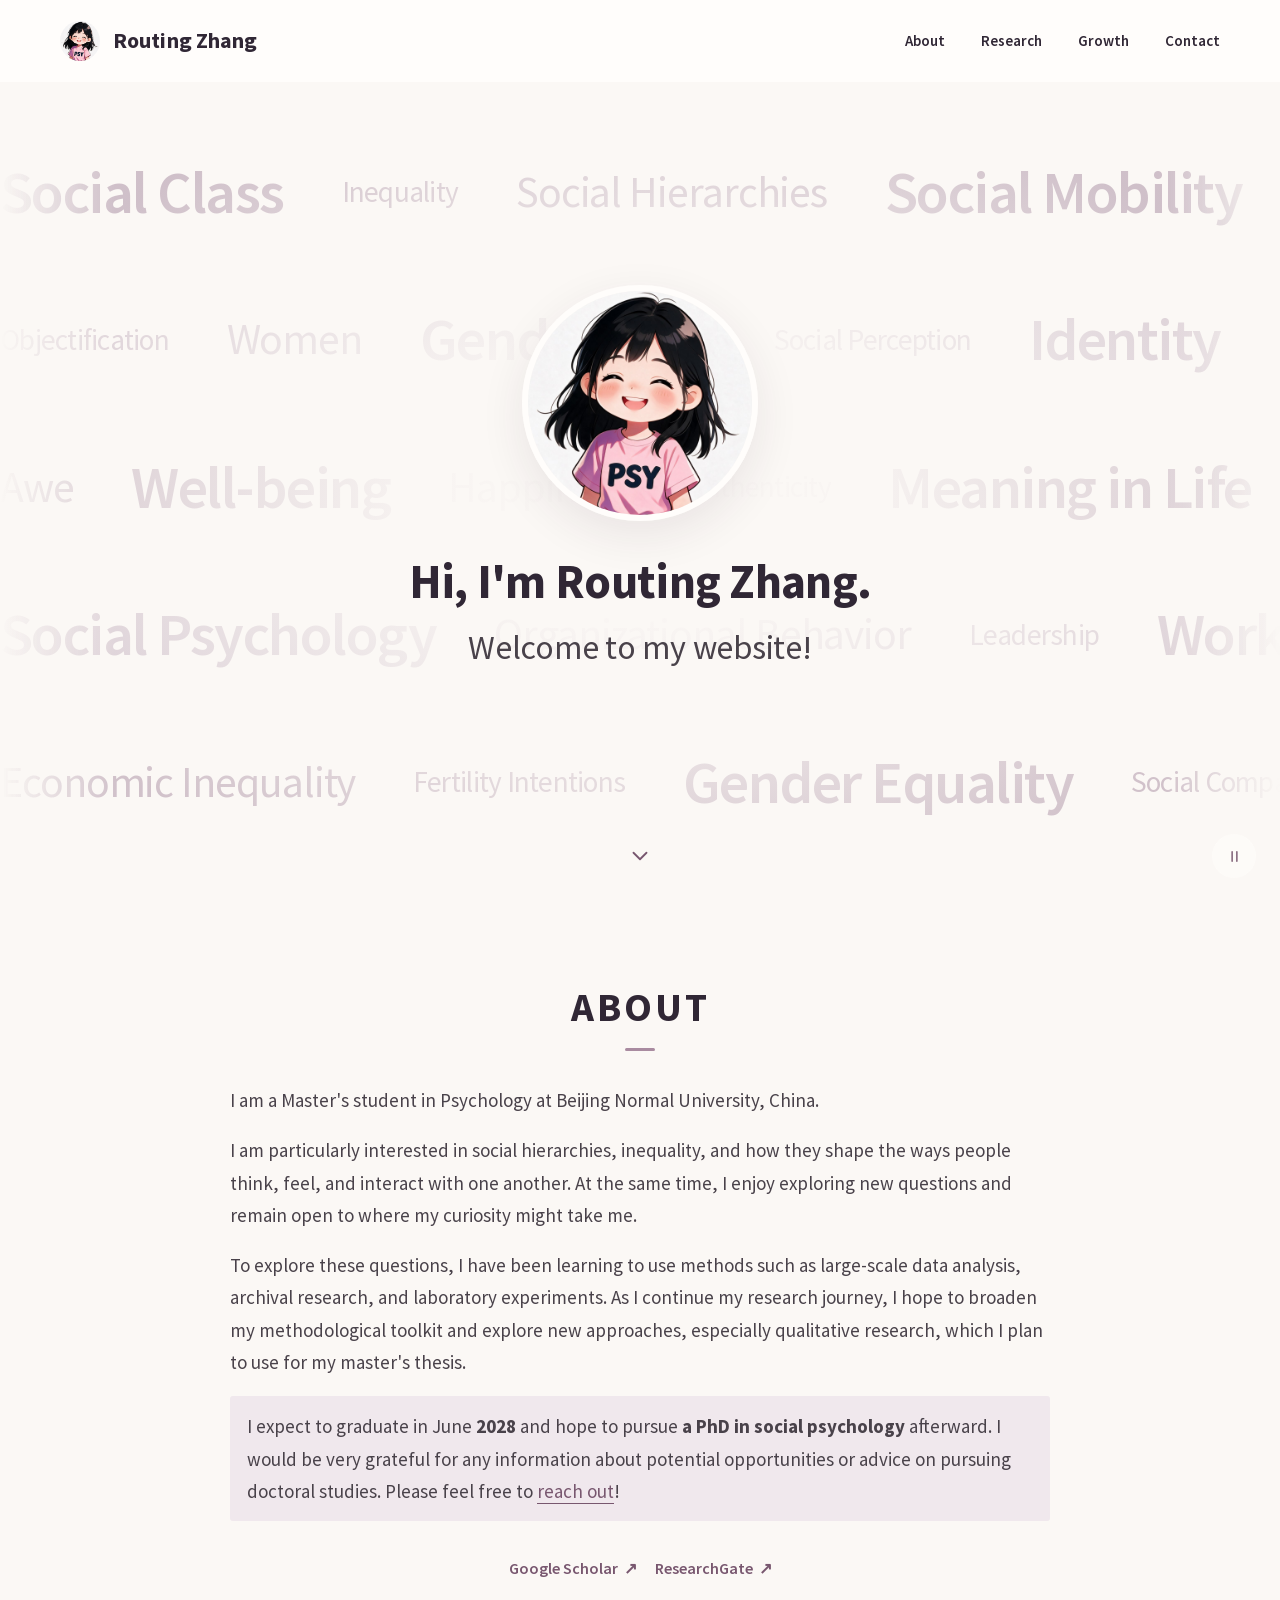
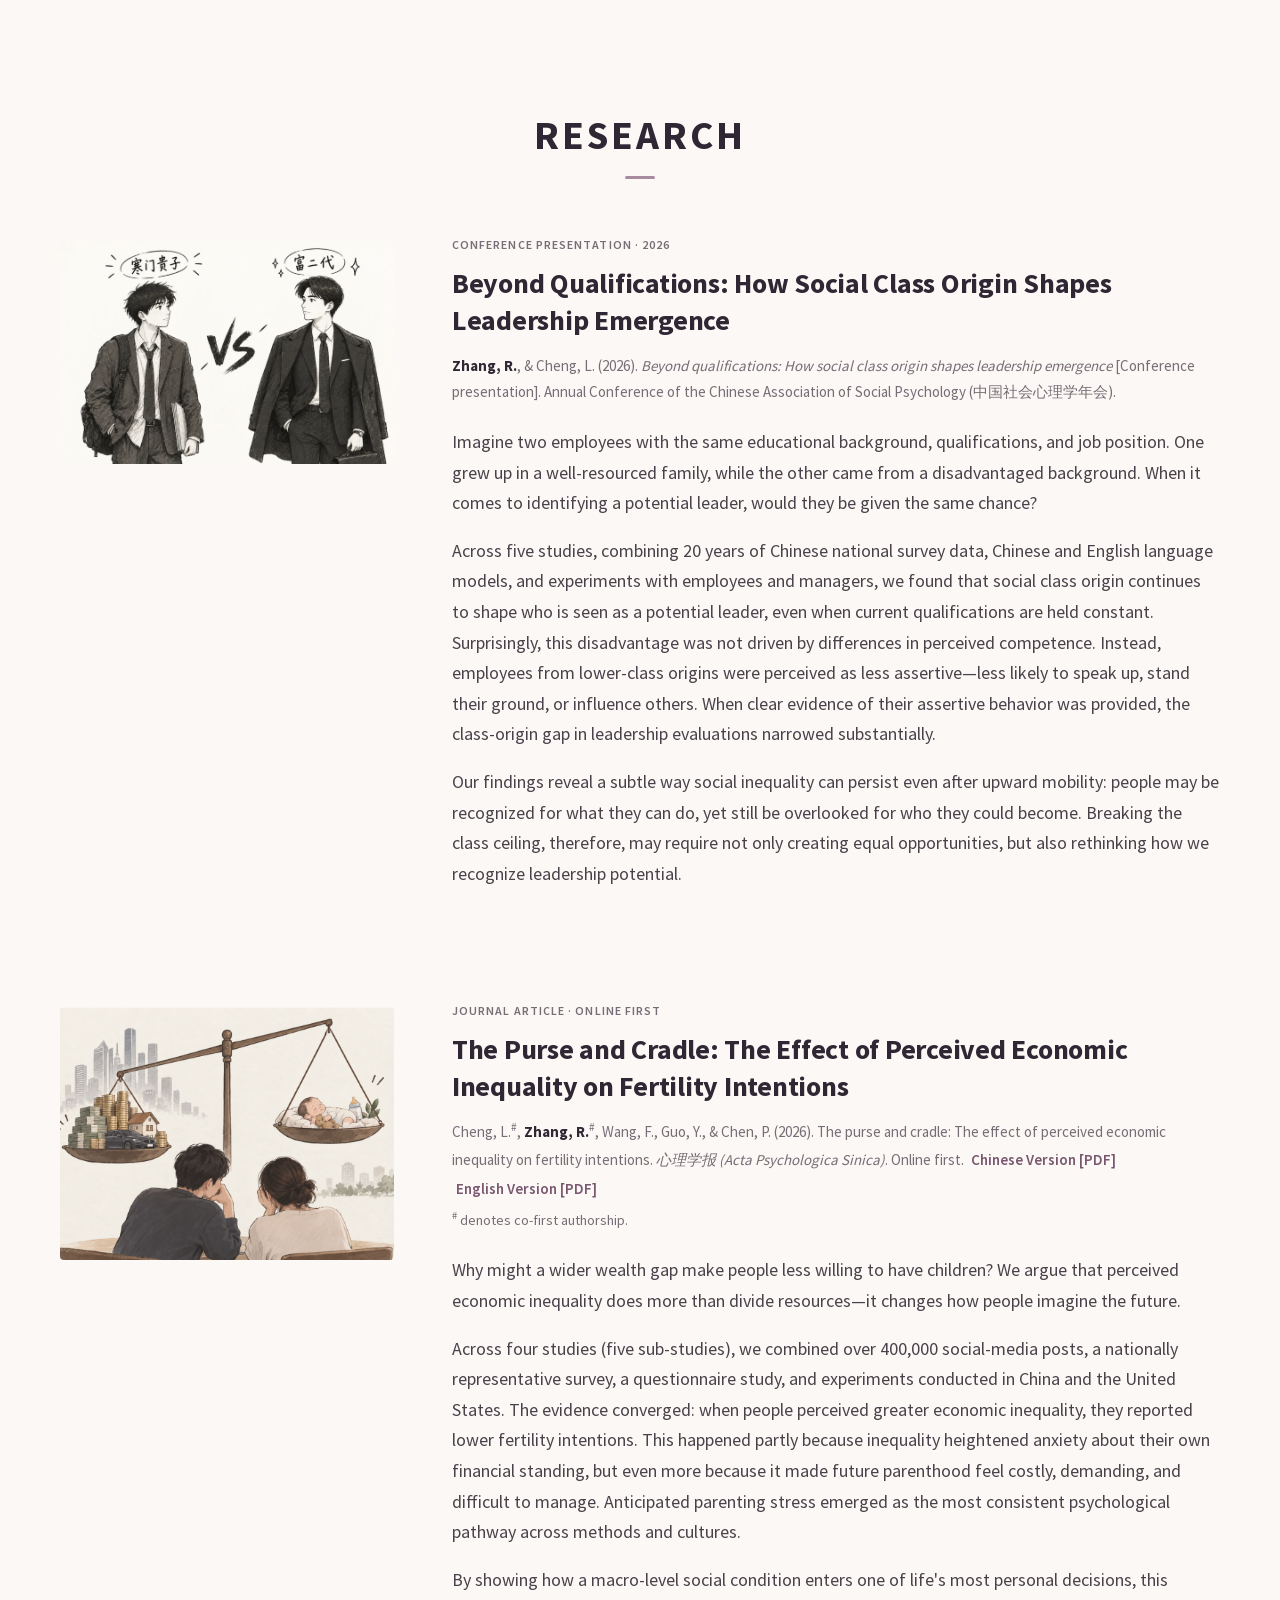
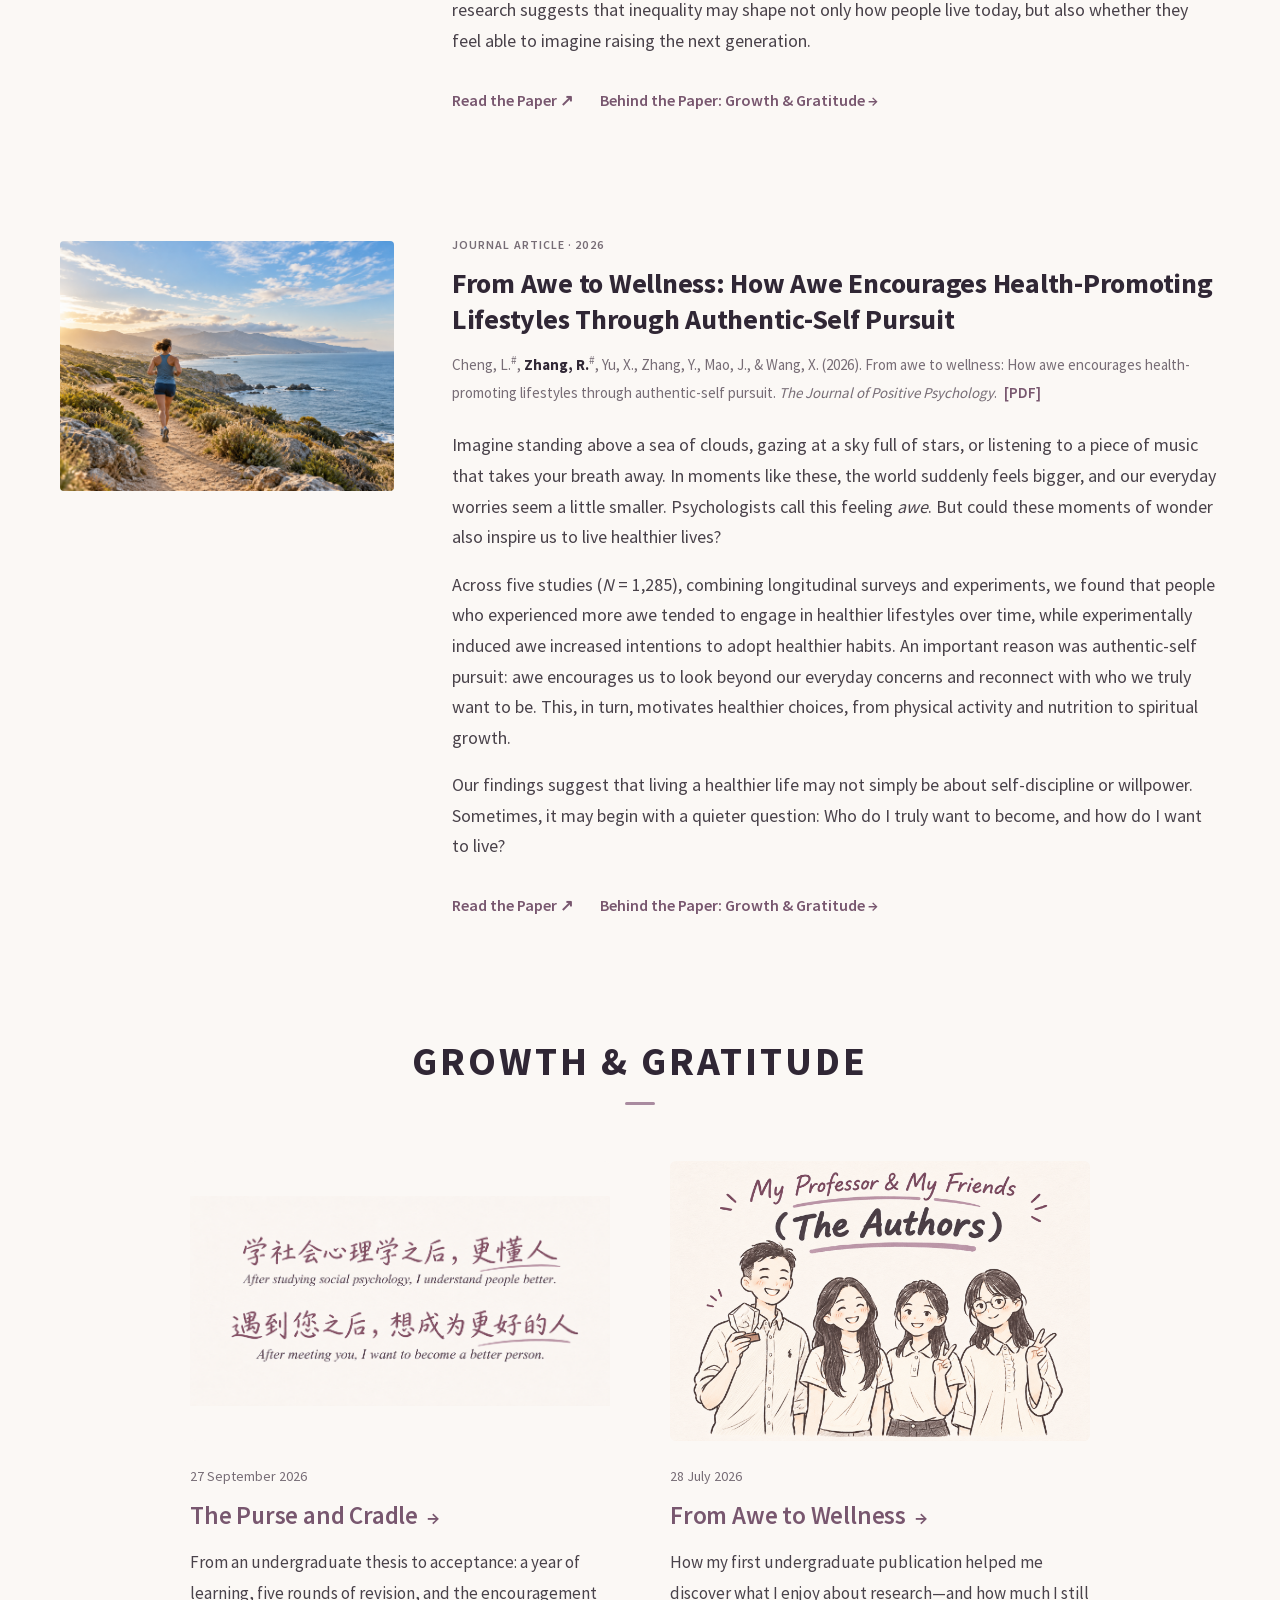
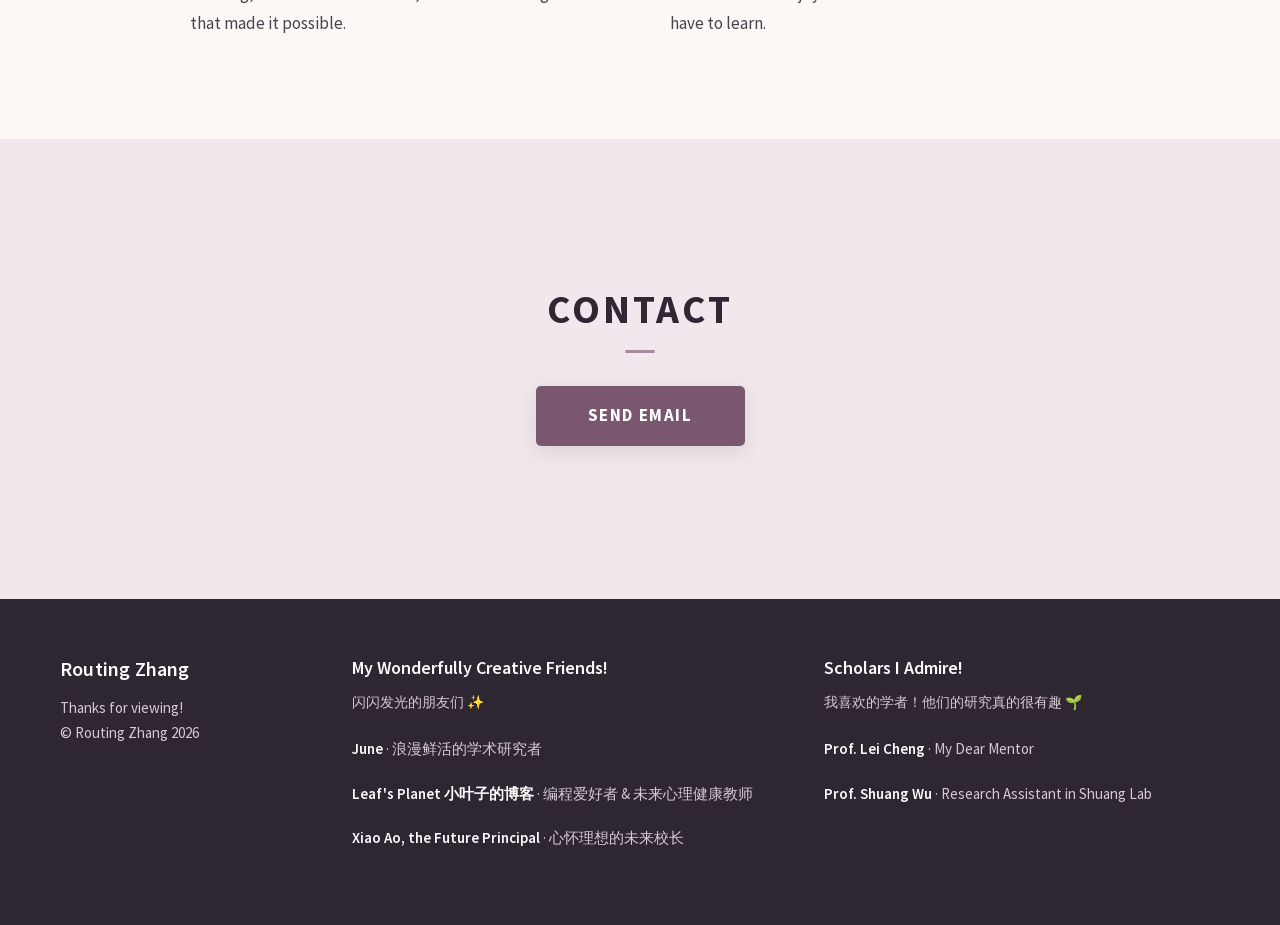
==== commit f5c05f29: "Add files via upload" ====
--- a/index.html
+++ b/index.html
@@ -7,7 +7,7 @@
 <meta name="theme-color" content="#fbf8f5">
 <title>Routing Zhang | Social Psychology</title>
 <link rel="icon" type="image/svg+xml" href="assets/favicon.svg">
-<link rel="stylesheet" href="styles.css?v=20261028-about-centered">
+<link rel="stylesheet" href="styles.css?v=20261113-growth-footer">
 </head>
 <body>
 <a class="skip-link" href="#main-content">Skip to main content</a>
@@ -15,7 +15,7 @@
   <div class="wrap nav-inner">
     <a class="brand" href="#top"><img src="assets/routing-zhang-avatar.png" alt="" width="40" height="40">Routing Zhang</a>
     <button class="menu-toggle" type="button" aria-label="Open navigation" aria-expanded="false" aria-controls="primary-navigation"><svg viewBox="0 0 24 24" fill="none" stroke="currentColor" stroke-width="1.7" stroke-linecap="round" aria-hidden="true"><path d="M4 6h16M4 12h16M4 18h16"/></svg></button>
-    <nav id="primary-navigation" aria-label="Primary navigation"><a href="#about">About</a><a href="#research">Research</a><a href="becoming.html">Becoming</a><a href="#contact">Contact</a></nav>
+    <nav id="primary-navigation" aria-label="Primary navigation"><a href="#about">About</a><a href="#research">Research</a><a href="#growth">Growth</a><a href="#contact">Contact</a></nav>
   </div>
 </header>
 <main id="main-content" tabindex="-1">
@@ -106,6 +106,25 @@
       </div>
     </article>
   </section>
+<section class="becoming home-growth" id="growth" tabindex="-1" aria-labelledby="growth-title">
+    <header class="section-head">
+      <h2 id="growth-title">Growth &amp; Gratitude</h2>
+    </header>
+    <div class="becoming-list">
+      <article class="becoming-entry" aria-labelledby="becoming-purse-title">
+        <a class="growth-cover" href="purse-and-cradle-story.html" aria-labelledby="becoming-purse-title"><img src="assets/purse-growth-cover-plum.png" width="1774" height="887" alt="After studying social psychology, I understand people better. After meeting you, I want to become a better person." decoding="async"></a>
+        <p class="becoming-date"><time datetime="2026-09-27">27 September 2026</time></p>
+        <h3 id="becoming-purse-title"><a href="purse-and-cradle-story.html">The Purse and Cradle <span aria-hidden="true">→</span></a></h3>
+        <p>From an undergraduate thesis to acceptance: a year of learning, five rounds of revision, and the encouragement that made it possible.</p>
+      </article>
+      <article class="becoming-entry" aria-labelledby="becoming-awe-title">
+        <a class="growth-cover" href="awe-to-wellness-story.html" aria-labelledby="becoming-awe-title"><img src="assets/awe-growth-cover-plum.png" width="1536" height="1024" alt="My Professor and My Friends: an illustrated group portrait of the authors." decoding="async"></a>
+        <p class="becoming-date"><time datetime="2026-07-28">28 July 2026</time></p>
+        <h3 id="becoming-awe-title"><a href="awe-to-wellness-story.html">From Awe to Wellness <span aria-hidden="true">→</span></a></h3>
+        <p>How my first undergraduate publication helped me discover what I enjoy about research—and how much I still have to learn.</p>
+      </article>
+    </div>
+  </section>
   </div>
 </main>
 <section class="contact" id="contact" tabindex="-1" aria-labelledby="contact-title">
@@ -122,9 +141,19 @@
     </div>
     <nav class="footer-friends" aria-labelledby="friends-title">
       <h2 id="friends-title">My Wonderfully Creative Friends!</h2>
+      <p class="footer-intro" lang="zh-CN">闪闪发光的朋友们 ✨</p>
       <ul>
-        <li><a href="https://blog.leafyee.xyz" target="_blank" rel="noopener noreferrer"><svg class="friend-icon" viewBox="0 0 24 24" fill="none" stroke="currentColor" stroke-width="1.6" stroke-linecap="round" stroke-linejoin="round" aria-hidden="true" focusable="false"><path d="M20 3c-1 2-3 2-6 2C8 5 4 8 4 13a7 7 0 0 0 7 7c6 0 10-6 9-17Z"/><path d="M3 21c2-6 6-10 12-12"/></svg><span>Leaf's Planet <span lang="zh-CN">小叶子的博客</span></span></a></li>
-        <li><a href="https://tianyuliufang.com" target="_blank" rel="noopener noreferrer"><svg class="friend-icon" viewBox="0 0 24 24" fill="none" stroke="currentColor" stroke-width="1.6" stroke-linecap="round" stroke-linejoin="round" aria-hidden="true" focusable="false"><circle cx="12" cy="6" r="3"/><path d="M4 21v-3a6 6 0 0 1 6-6h4a6 6 0 0 1 6 6v3M12 12l-2 4 2 5 2-5-2-4Z"/></svg><span>Xiao Ao, the Future Principal</span></a></li>
+        <li><a href="https://wenjunbian.github.io/" target="_blank" rel="noopener noreferrer">June</a><span class="footer-description" lang="zh-CN"> · 浪漫鲜活的学术研究者</span></li>
+        <li><a href="https://blog.leafyee.xyz/" target="_blank" rel="noopener noreferrer">Leaf's Planet <span lang="zh-CN">小叶子的博客</span></a><span class="footer-description" lang="zh-CN"> · 编程爱好者 &amp; 未来心理健康教师</span></li>
+        <li><a href="https://tianyuliufang.com/" target="_blank" rel="noopener noreferrer">Xiao Ao, the Future Principal</a><span class="footer-description" lang="zh-CN"> · 心怀理想的未来校长</span></li>
+      </ul>
+    </nav>
+    <nav class="footer-friends footer-scholars" aria-labelledby="scholars-title">
+      <h2 id="scholars-title">Scholars I Admire!</h2>
+      <p class="footer-intro" lang="zh-CN">我喜欢的学者！他们的研究真的很有趣 🌱</p>
+      <ul>
+        <li><a href="https://leicheng-socialpsychology.github.io/#/featured" target="_blank" rel="noopener noreferrer">Prof. Lei Cheng</a><span class="footer-description"> · My Dear Mentor</span></li>
+        <li><a href="https://shuangwu-ob.github.io/" target="_blank" rel="noopener noreferrer">Prof. Shuang Wu</a><span class="footer-description"> · Research Assistant in Shuang Lab</span></li>
       </ul>
     </nav>
   </div>
--- a/styles.css
+++ b/styles.css
@@ -212,3 +212,22 @@
  .contact h2{color:#222}
  .email-button{color:#222;background:white;box-shadow:none;border:1px solid #888}
 }
+
+/* Growth is available directly on the homepage. */
+.growth-cover{display:block;width:100%;aspect-ratio:3/2;margin-bottom:24px;background:var(--paper);border-radius:6px;overflow:hidden;text-decoration:none}
+.growth-cover img{display:block;width:100%;height:100%;object-fit:contain}
+.growth-cover:focus-visible{outline:3px solid var(--accent);outline-offset:5px}
+.home-growth{padding:50px 0 100px}
+.home-growth .section-head{margin-bottom:54px;text-align:center}
+.home-growth .section-head h2{position:relative;font-size:40px;font-weight:700;letter-spacing:3px;text-transform:uppercase;line-height:1.25;color:var(--heading)}
+.home-growth .section-head h2::after{content:"";position:absolute;width:30px;height:3px;border-radius:3px;background:#a98ba0;left:50%;bottom:-19px;transform:translateX(-50%)}
+@media(max-width:760px){.home-growth{padding:30px 0 64px}.home-growth .section-head h2,.becoming h1{font-size:clamp(26px,7vw,34px);letter-spacing:1.5px}.growth-cover{margin-bottom:20px}}
+
+/* Friends and scholars share the existing plum footer. */
+.footer-main{display:grid;grid-template-columns:minmax(180px,.7fr) minmax(0,1.2fr) minmax(0,1.1fr);gap:40px;padding-block:56px}
+.footer-intro{font-size:14px;line-height:1.8;color:#d5c9d2;margin:10px 0 20px}
+.footer-friends li{font-size:15px;line-height:1.9;margin:0 0 16px;overflow-wrap:anywhere}
+.footer-friends a{display:inline;min-height:0;padding:0;color:#fffafc;font-size:inherit;line-height:inherit;font-weight:600;text-underline-offset:4px}
+.footer-description{color:#d5c9d2}
+@media(max-width:1050px){.footer-main{grid-template-columns:repeat(2,minmax(0,1fr));gap:32px 40px}.footer-about{grid-column:1/-1}}
+@media(max-width:640px){.footer-main{grid-template-columns:minmax(0,1fr);gap:32px;padding-block:40px}.footer-about{grid-column:auto}.footer-intro{margin-bottom:15px}}
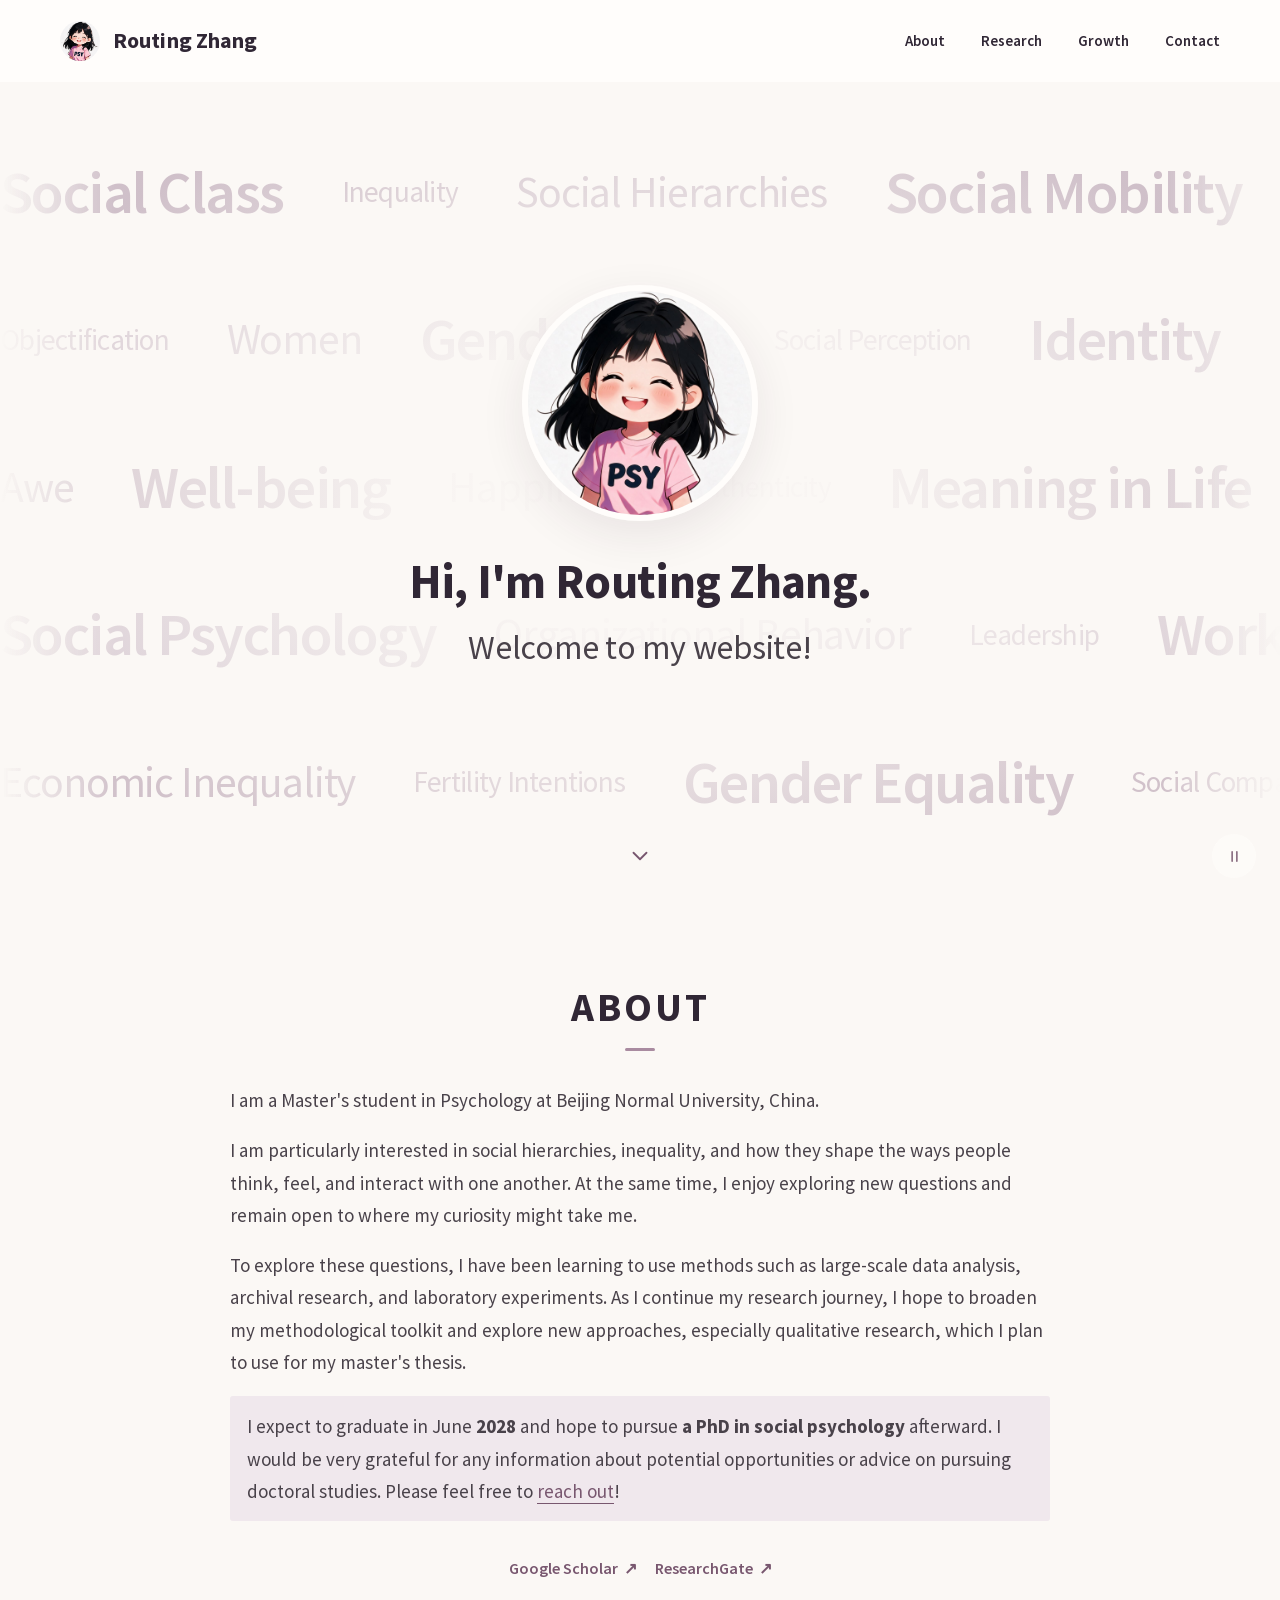
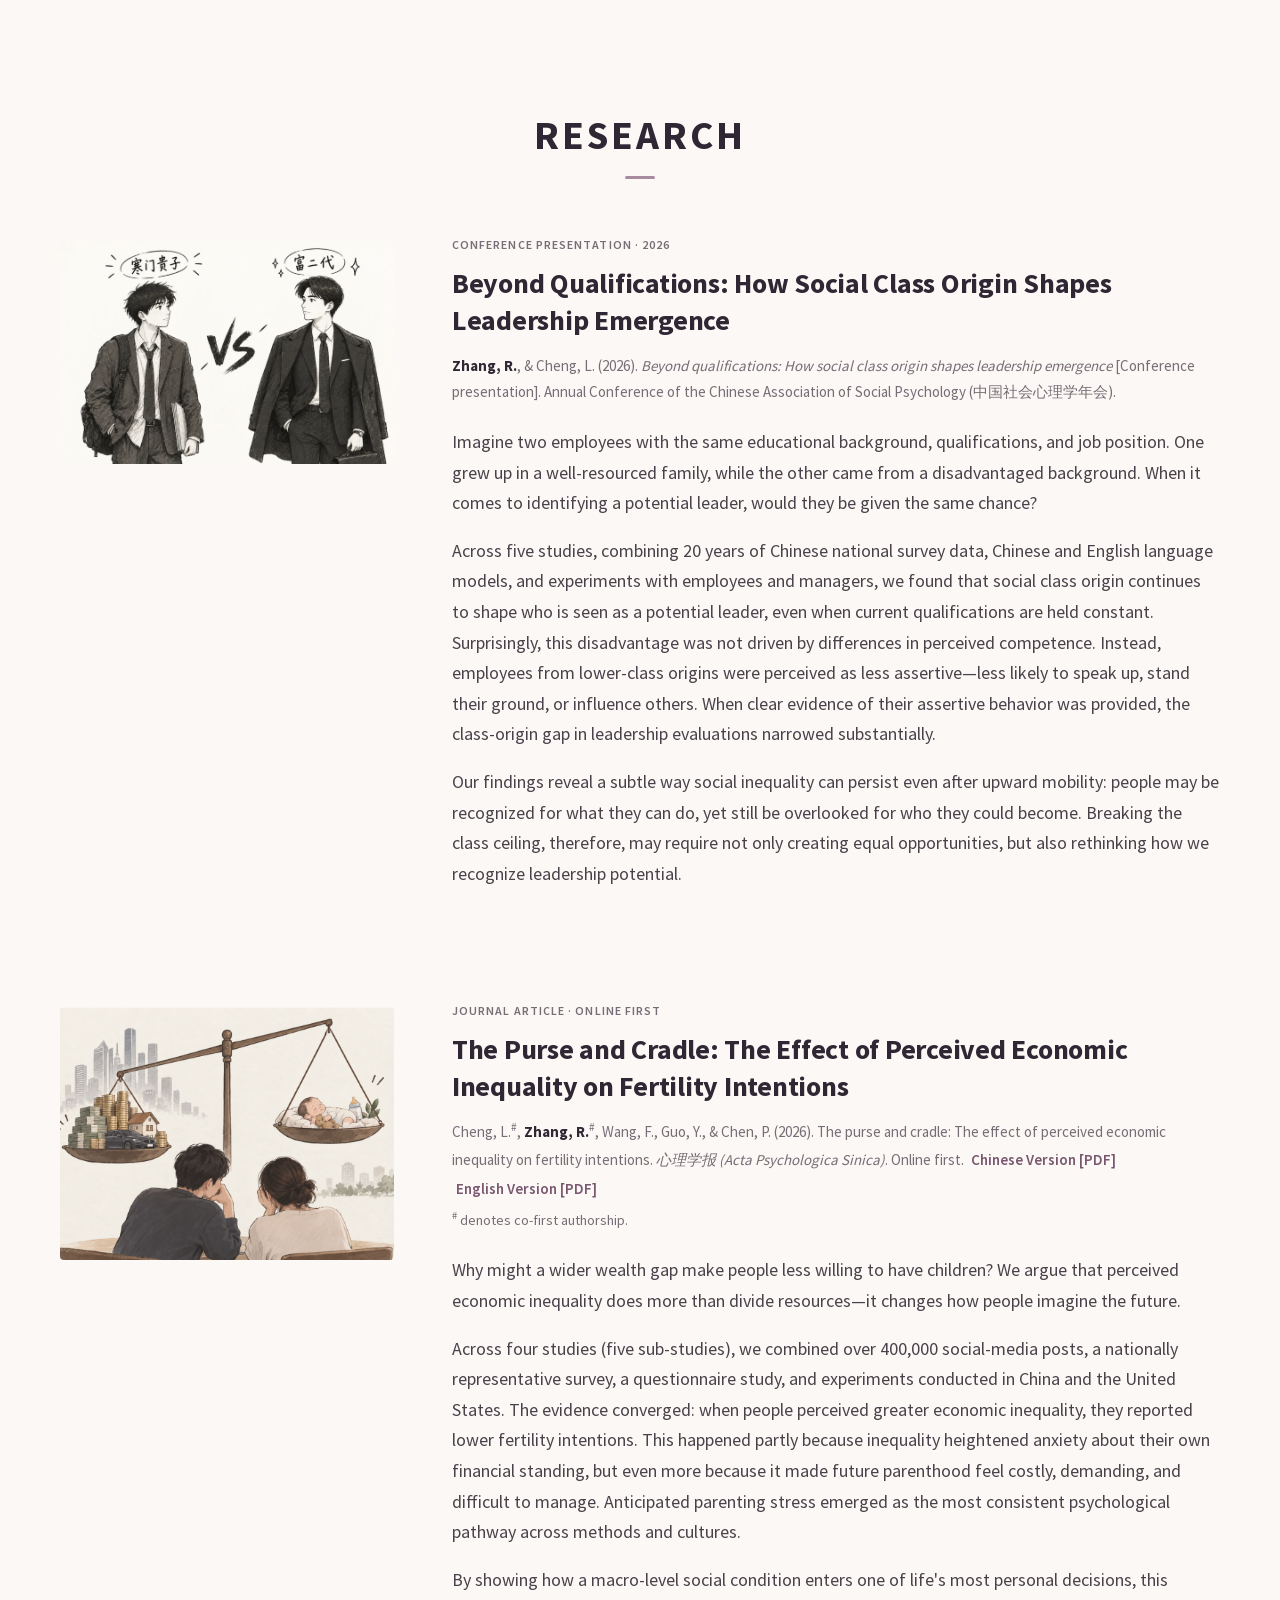
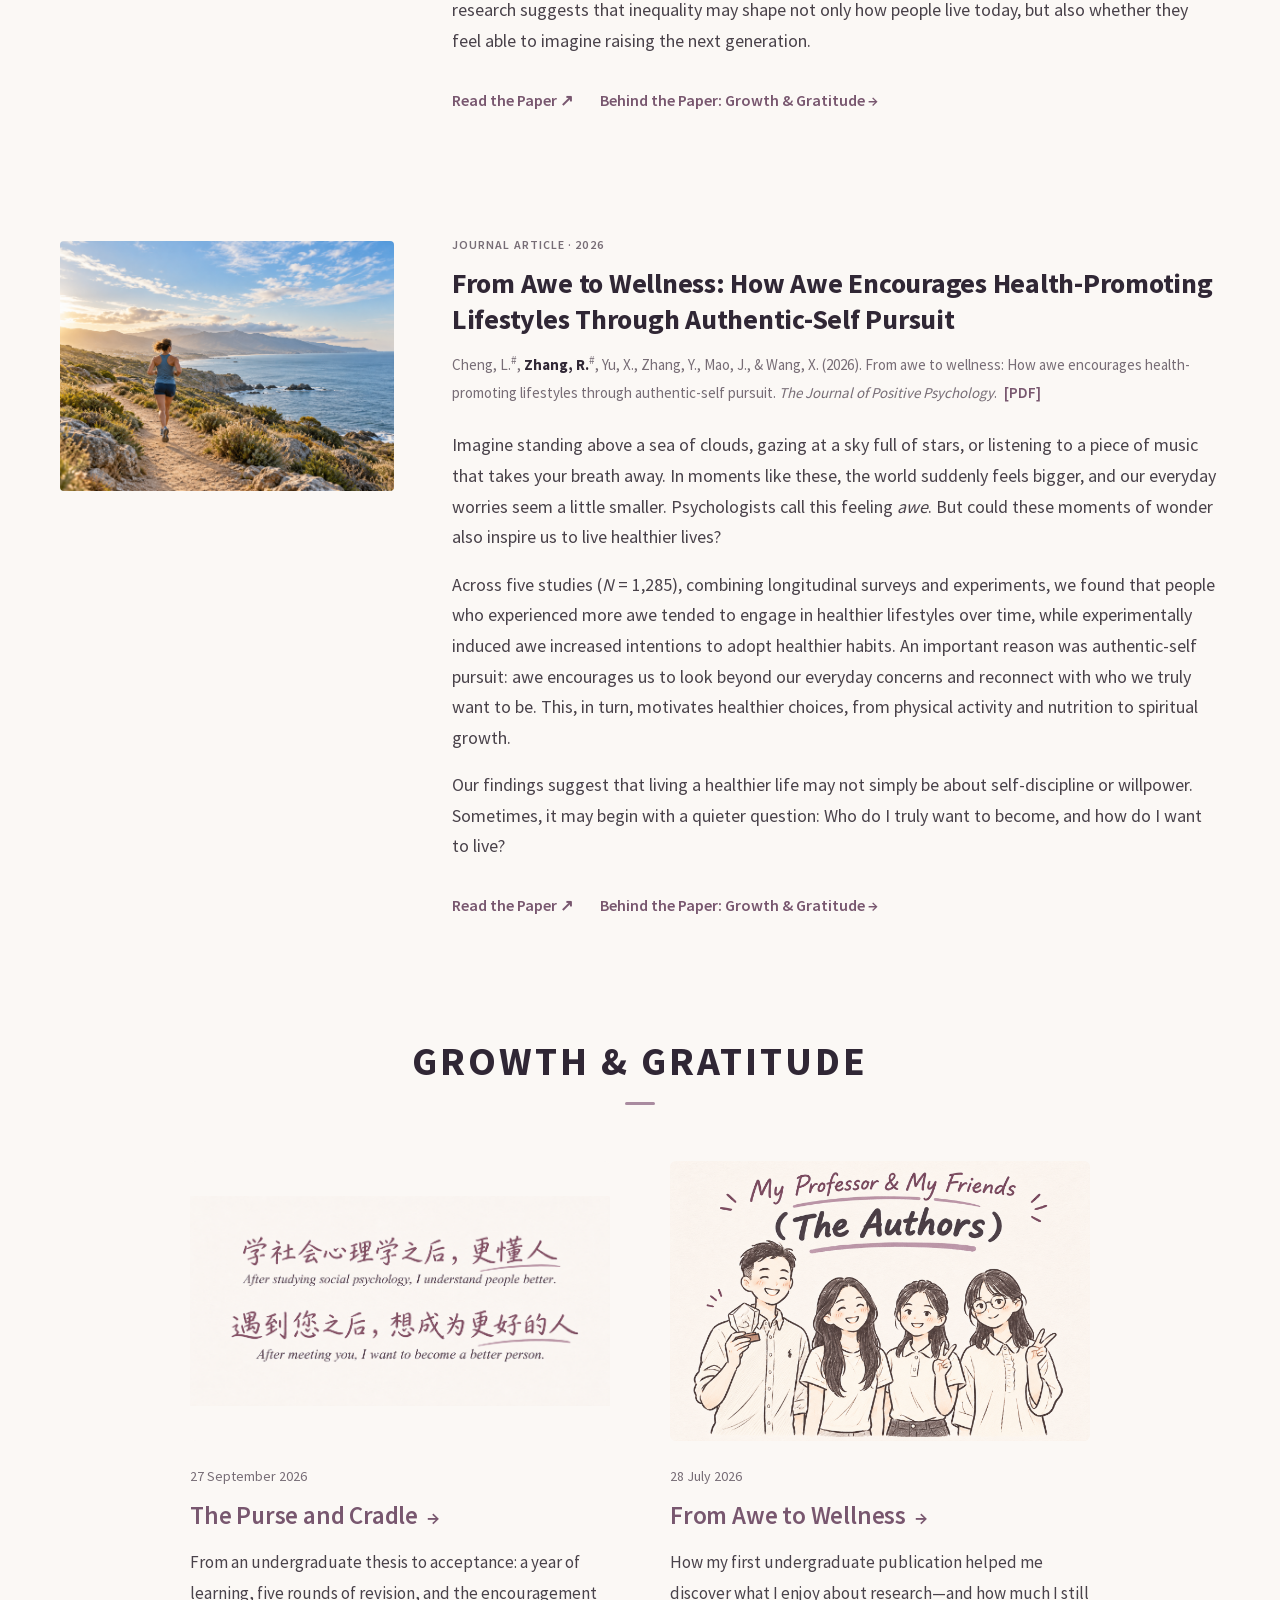
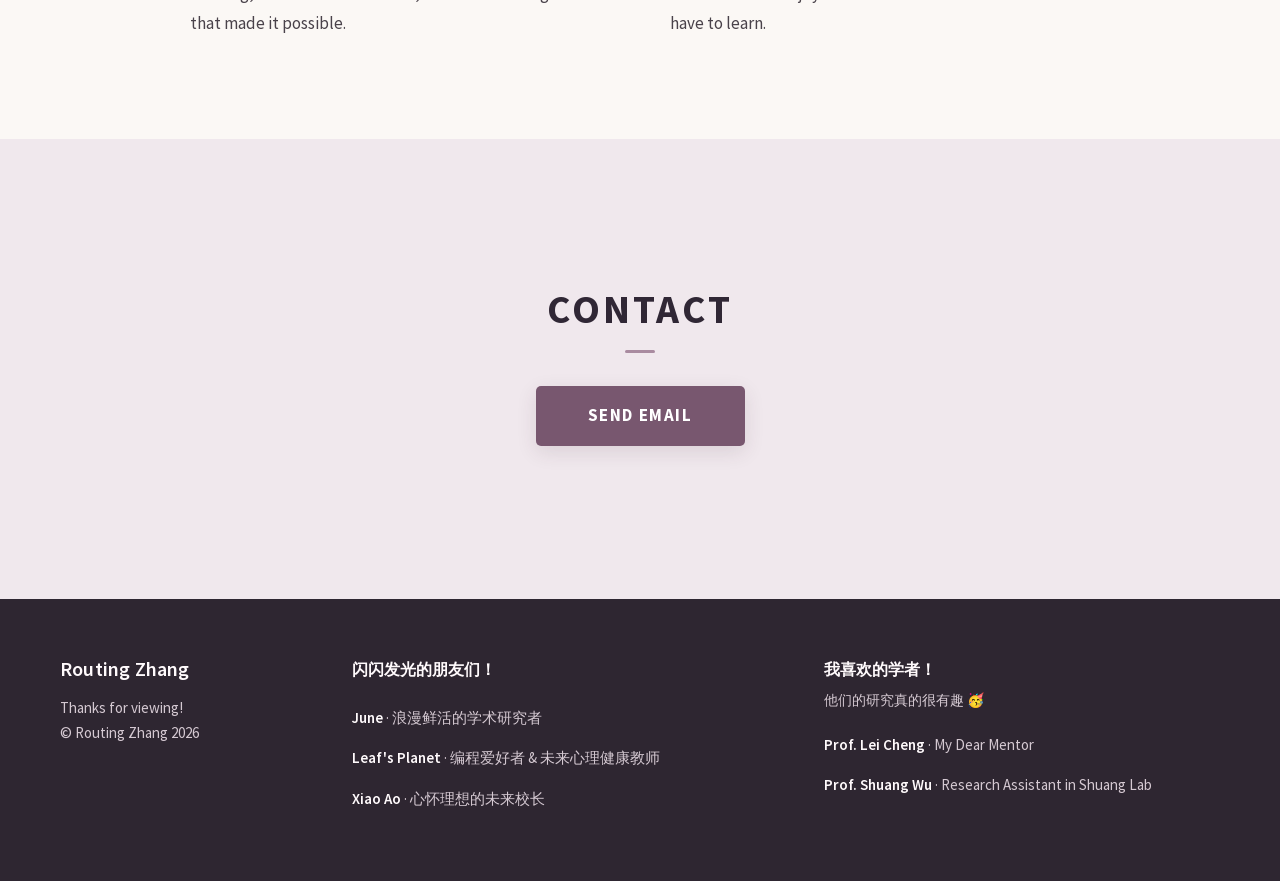
==== commit 5d787cf7: "Add files via upload" ====
--- a/index.html
+++ b/index.html
@@ -7,7 +7,7 @@
 <meta name="theme-color" content="#fbf8f5">
 <title>Routing Zhang | Social Psychology</title>
 <link rel="icon" type="image/svg+xml" href="assets/favicon.svg">
-<link rel="stylesheet" href="styles.css?v=20261113-growth-footer">
+<link rel="stylesheet" href="styles.css?v=20261113-refined-footer">
 </head>
 <body>
 <a class="skip-link" href="#main-content">Skip to main content</a>
@@ -140,17 +140,16 @@
       <p class="footer-note">Thanks for viewing! <span class="footer-credit">© Routing Zhang <span id="year">2026</span></span></p>
     </div>
     <nav class="footer-friends" aria-labelledby="friends-title">
-      <h2 id="friends-title">My Wonderfully Creative Friends!</h2>
-      <p class="footer-intro" lang="zh-CN">闪闪发光的朋友们 ✨</p>
+      <h2 id="friends-title" lang="zh-CN">闪闪发光的朋友们！</h2>
       <ul>
         <li><a href="https://wenjunbian.github.io/" target="_blank" rel="noopener noreferrer">June</a><span class="footer-description" lang="zh-CN"> · 浪漫鲜活的学术研究者</span></li>
-        <li><a href="https://blog.leafyee.xyz/" target="_blank" rel="noopener noreferrer">Leaf's Planet <span lang="zh-CN">小叶子的博客</span></a><span class="footer-description" lang="zh-CN"> · 编程爱好者 &amp; 未来心理健康教师</span></li>
-        <li><a href="https://tianyuliufang.com/" target="_blank" rel="noopener noreferrer">Xiao Ao, the Future Principal</a><span class="footer-description" lang="zh-CN"> · 心怀理想的未来校长</span></li>
+        <li><a href="https://blog.leafyee.xyz/" target="_blank" rel="noopener noreferrer">Leaf's Planet</a><span class="footer-description" lang="zh-CN"> · 编程爱好者 &amp; 未来心理健康教师</span></li>
+        <li><a href="https://tianyuliufang.com/" target="_blank" rel="noopener noreferrer">Xiao Ao</a><span class="footer-description" lang="zh-CN"> · 心怀理想的未来校长</span></li>
       </ul>
     </nav>
     <nav class="footer-friends footer-scholars" aria-labelledby="scholars-title">
-      <h2 id="scholars-title">Scholars I Admire!</h2>
-      <p class="footer-intro" lang="zh-CN">我喜欢的学者！他们的研究真的很有趣 🌱</p>
+      <h2 id="scholars-title" lang="zh-CN">我喜欢的学者！</h2>
+      <p class="footer-intro" lang="zh-CN">他们的研究真的很有趣 🥳</p>
       <ul>
         <li><a href="https://leicheng-socialpsychology.github.io/#/featured" target="_blank" rel="noopener noreferrer">Prof. Lei Cheng</a><span class="footer-description"> · My Dear Mentor</span></li>
         <li><a href="https://shuangwu-ob.github.io/" target="_blank" rel="noopener noreferrer">Prof. Shuang Wu</a><span class="footer-description"> · Research Assistant in Shuang Lab</span></li>
--- a/styles.css
+++ b/styles.css
@@ -231,3 +231,9 @@
 .footer-description{color:#d5c9d2}
 @media(max-width:1050px){.footer-main{grid-template-columns:repeat(2,minmax(0,1fr));gap:32px 40px}.footer-about{grid-column:1/-1}}
 @media(max-width:640px){.footer-main{grid-template-columns:minmax(0,1fr);gap:32px;padding-block:40px}.footer-about{grid-column:auto}.footer-intro{margin-bottom:15px}}
+
+/* A single heading for each footer list. */
+.footer-friends h2{font-size:16px;line-height:1.8;letter-spacing:0;margin-bottom:20px;text-transform:none}
+.footer-friends li{margin-bottom:12px}
+
+.footer-scholars h2{margin-bottom:4px}.footer-scholars .footer-intro{font-size:14px;font-weight:400;line-height:1.8;margin:0 0 18px;color:#d5c9d2}
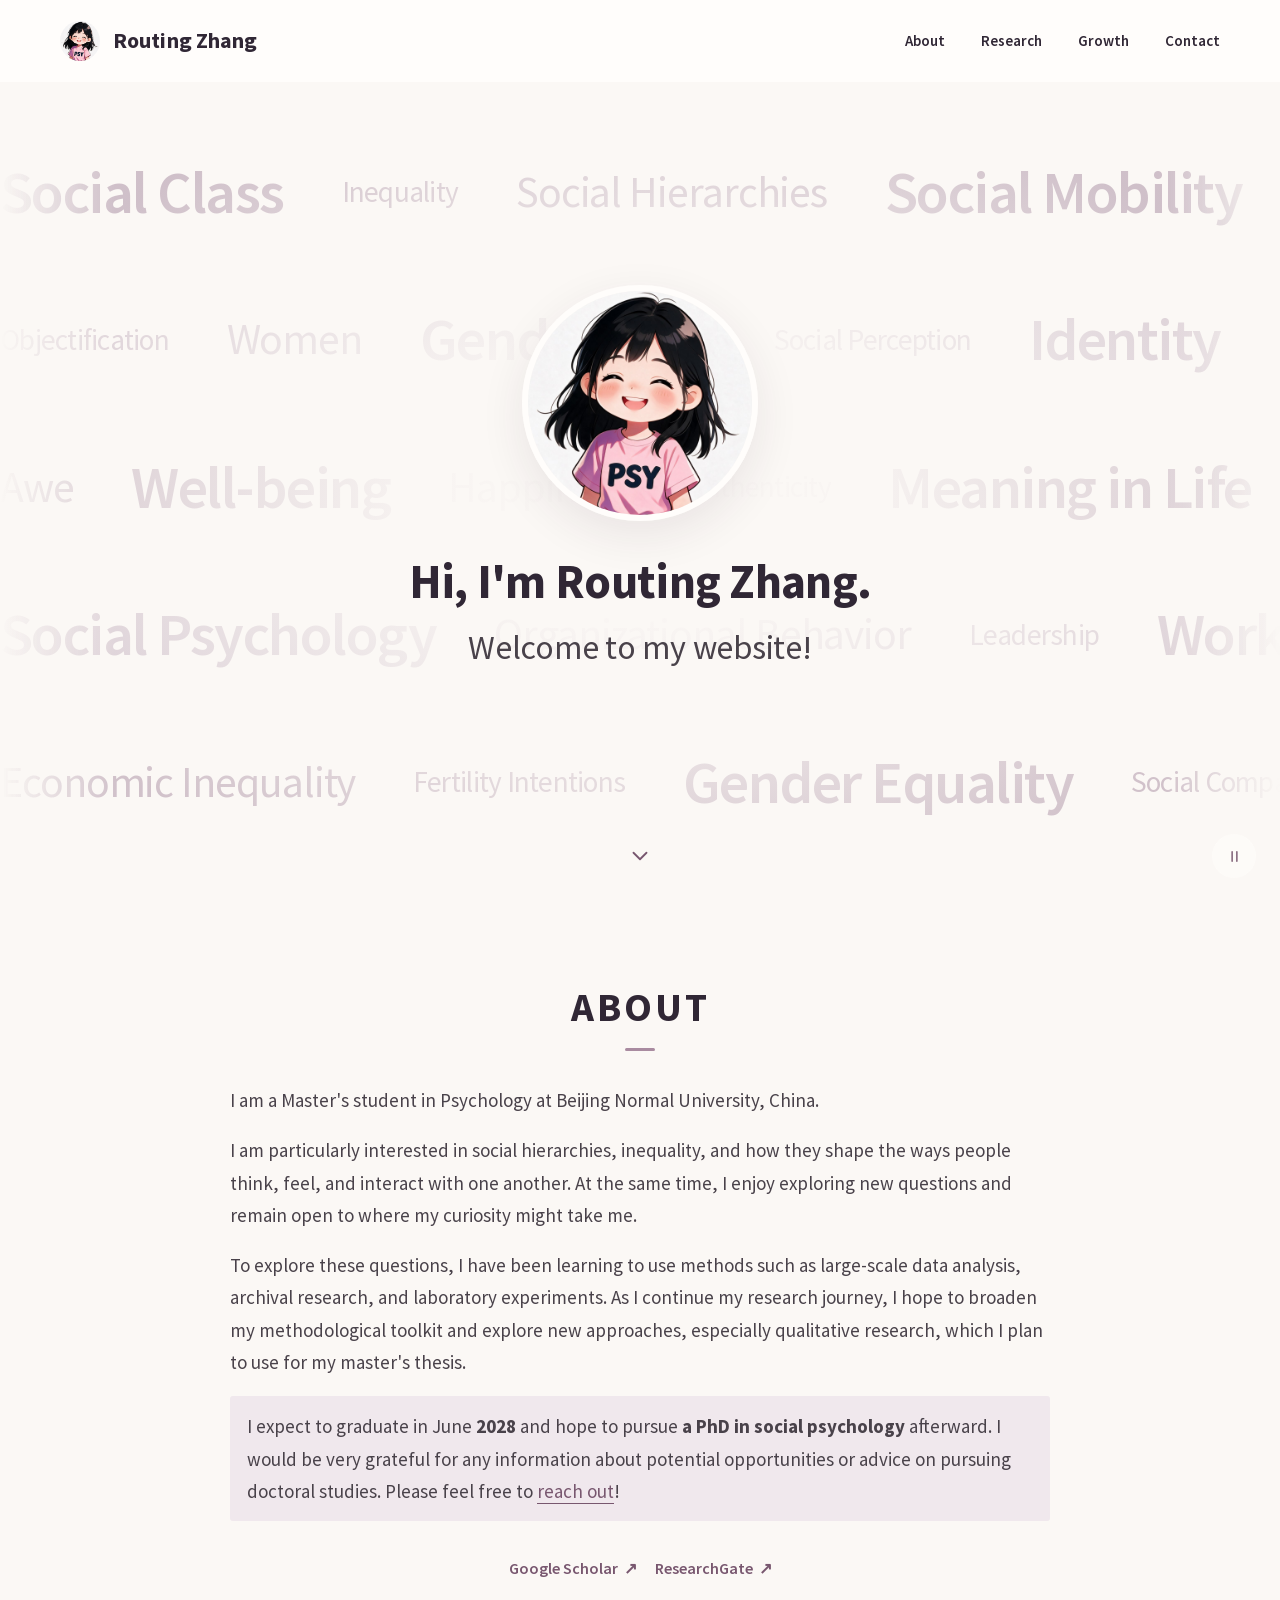
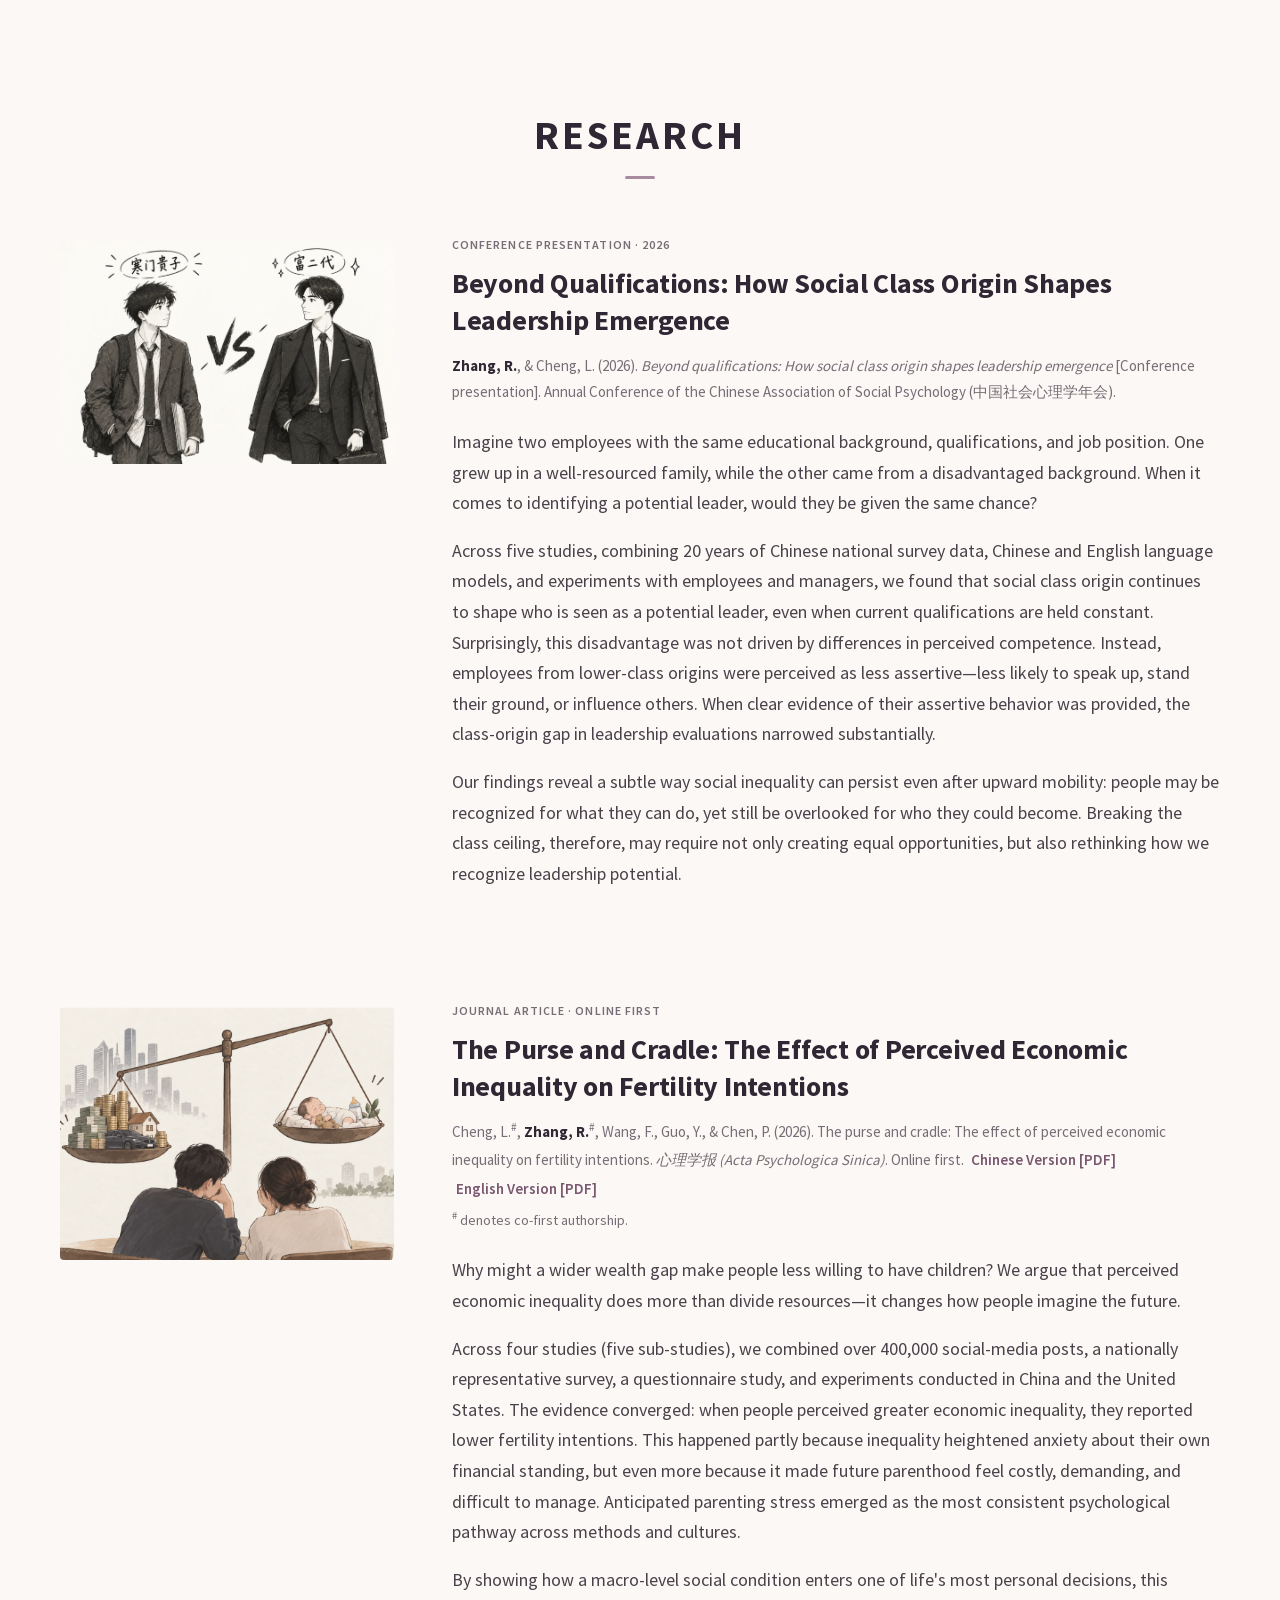
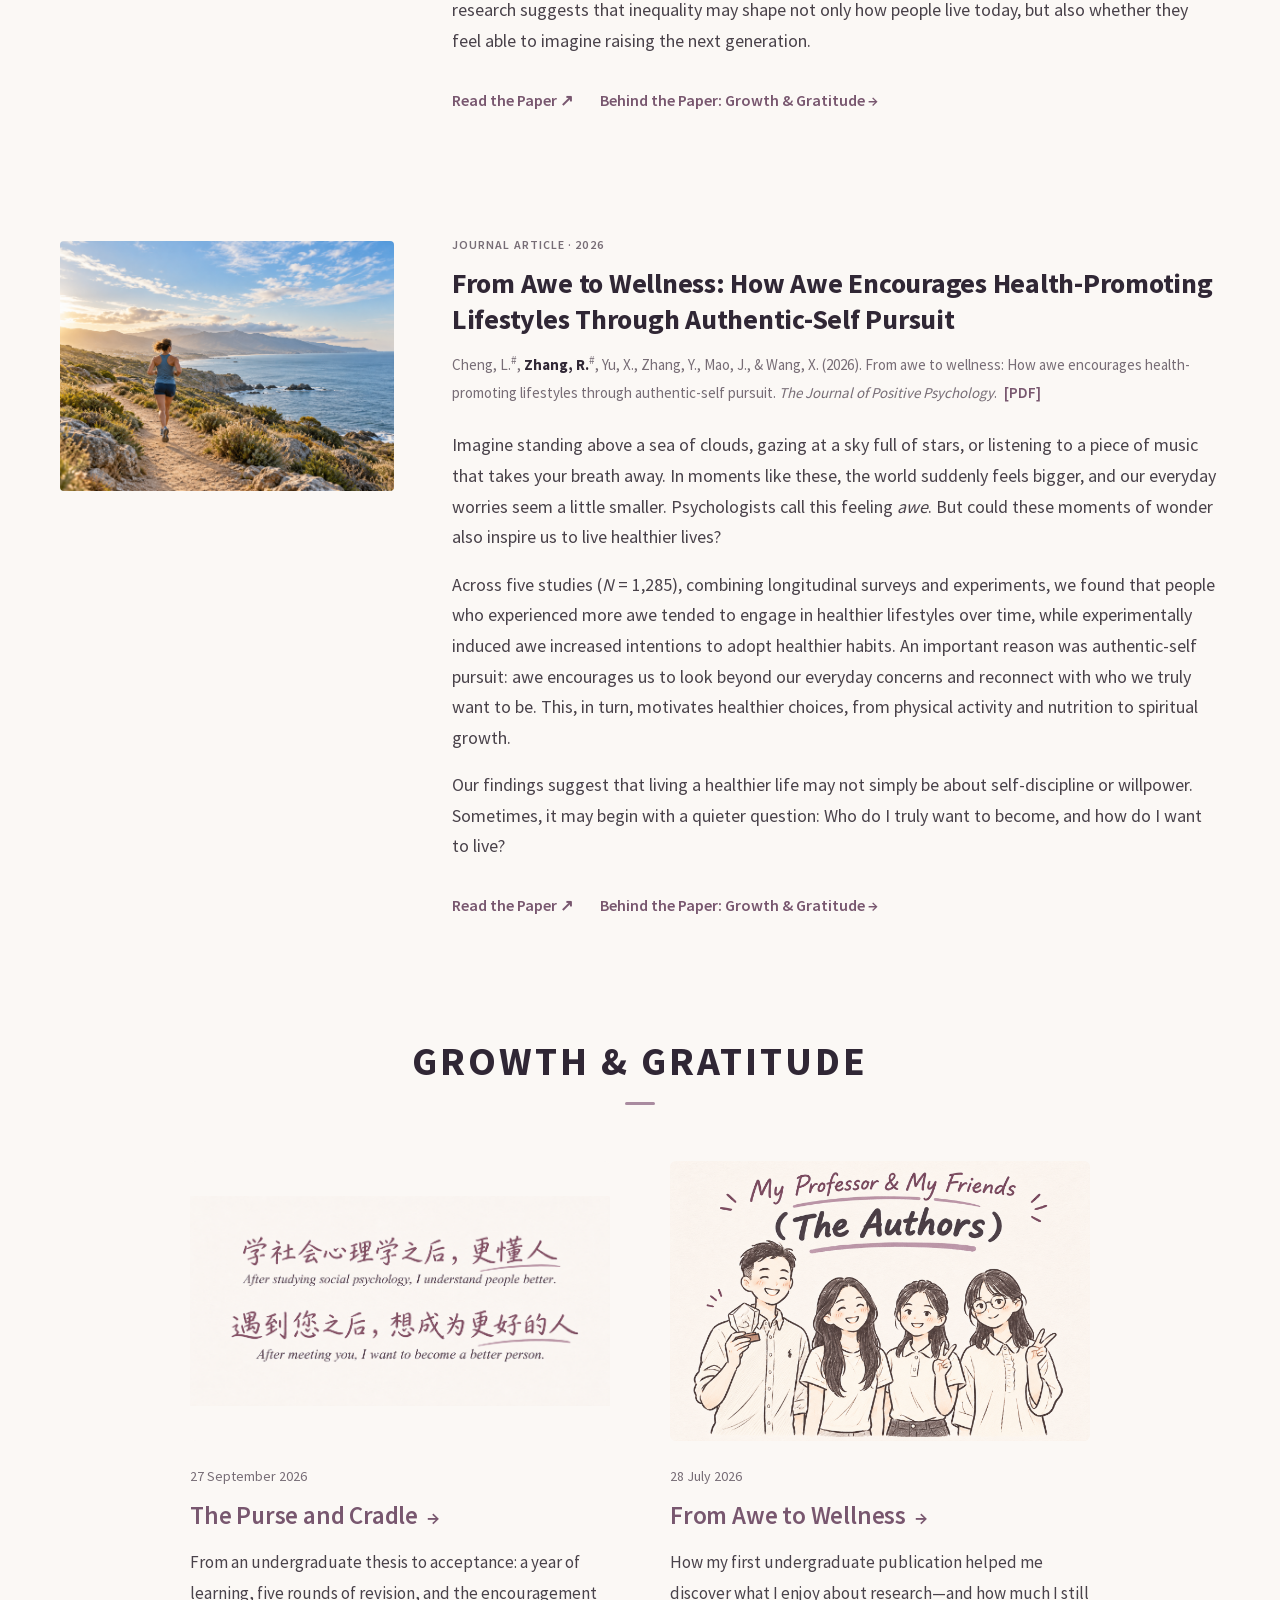
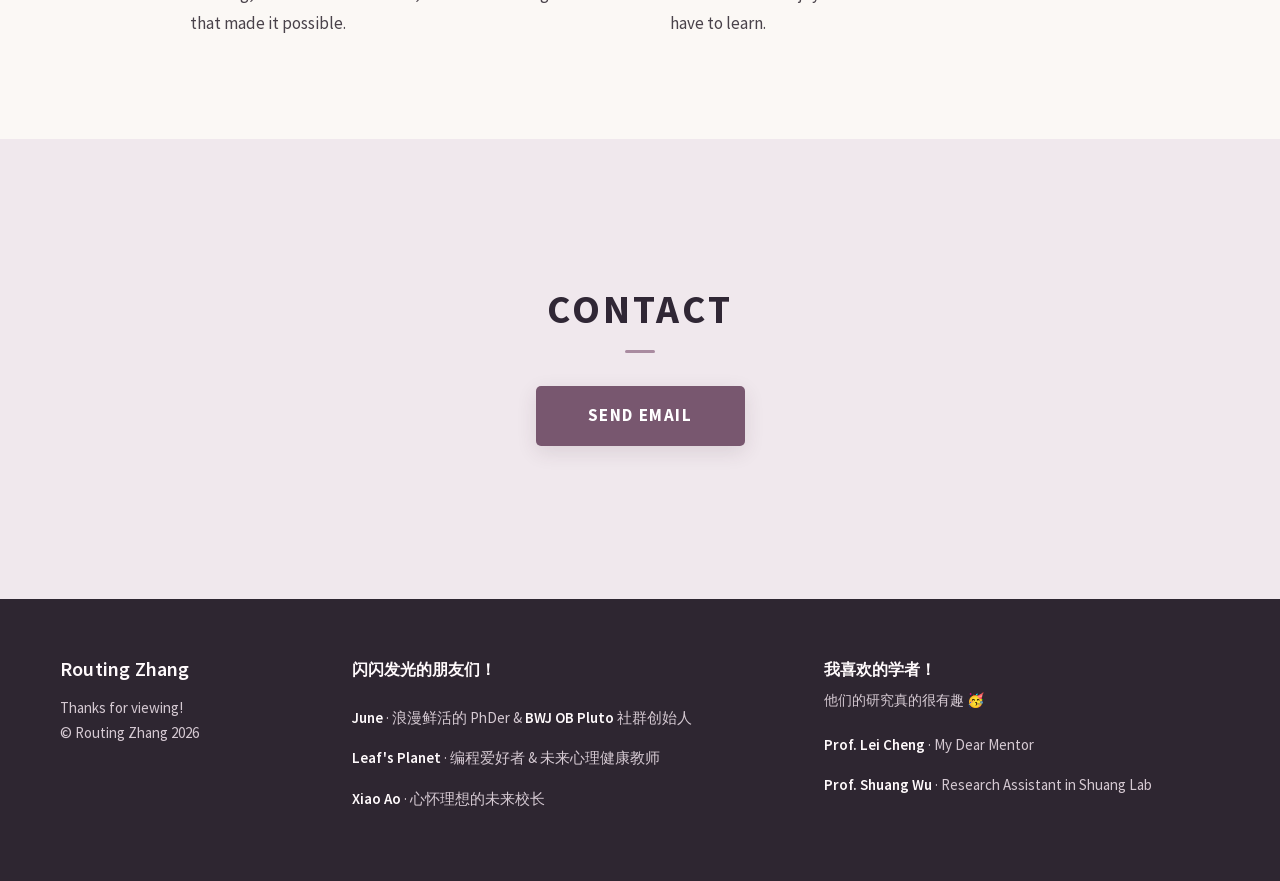
==== commit 5d1188ad: "Add files via upload" ====
--- a/index.html
+++ b/index.html
@@ -142,7 +142,7 @@
     <nav class="footer-friends" aria-labelledby="friends-title">
       <h2 id="friends-title" lang="zh-CN">闪闪发光的朋友们！</h2>
       <ul>
-        <li><a href="https://wenjunbian.github.io/" target="_blank" rel="noopener noreferrer">June</a><span class="footer-description" lang="zh-CN"> · 浪漫鲜活的学术研究者</span></li>
+        <li><a href="https://wenjunbian.github.io/" target="_blank" rel="noopener noreferrer">June</a><span class="footer-description" lang="zh-CN"> · 浪漫鲜活的 PhDer &amp; <a href="https://mp.weixin.qq.com/s/BjEi-r94QIzPFTiwJjfrXA" target="_blank" rel="noopener noreferrer">BWJ OB Pluto</a> 社群创始人</span></li>
         <li><a href="https://blog.leafyee.xyz/" target="_blank" rel="noopener noreferrer">Leaf's Planet</a><span class="footer-description" lang="zh-CN"> · 编程爱好者 &amp; 未来心理健康教师</span></li>
         <li><a href="https://tianyuliufang.com/" target="_blank" rel="noopener noreferrer">Xiao Ao</a><span class="footer-description" lang="zh-CN"> · 心怀理想的未来校长</span></li>
       </ul>
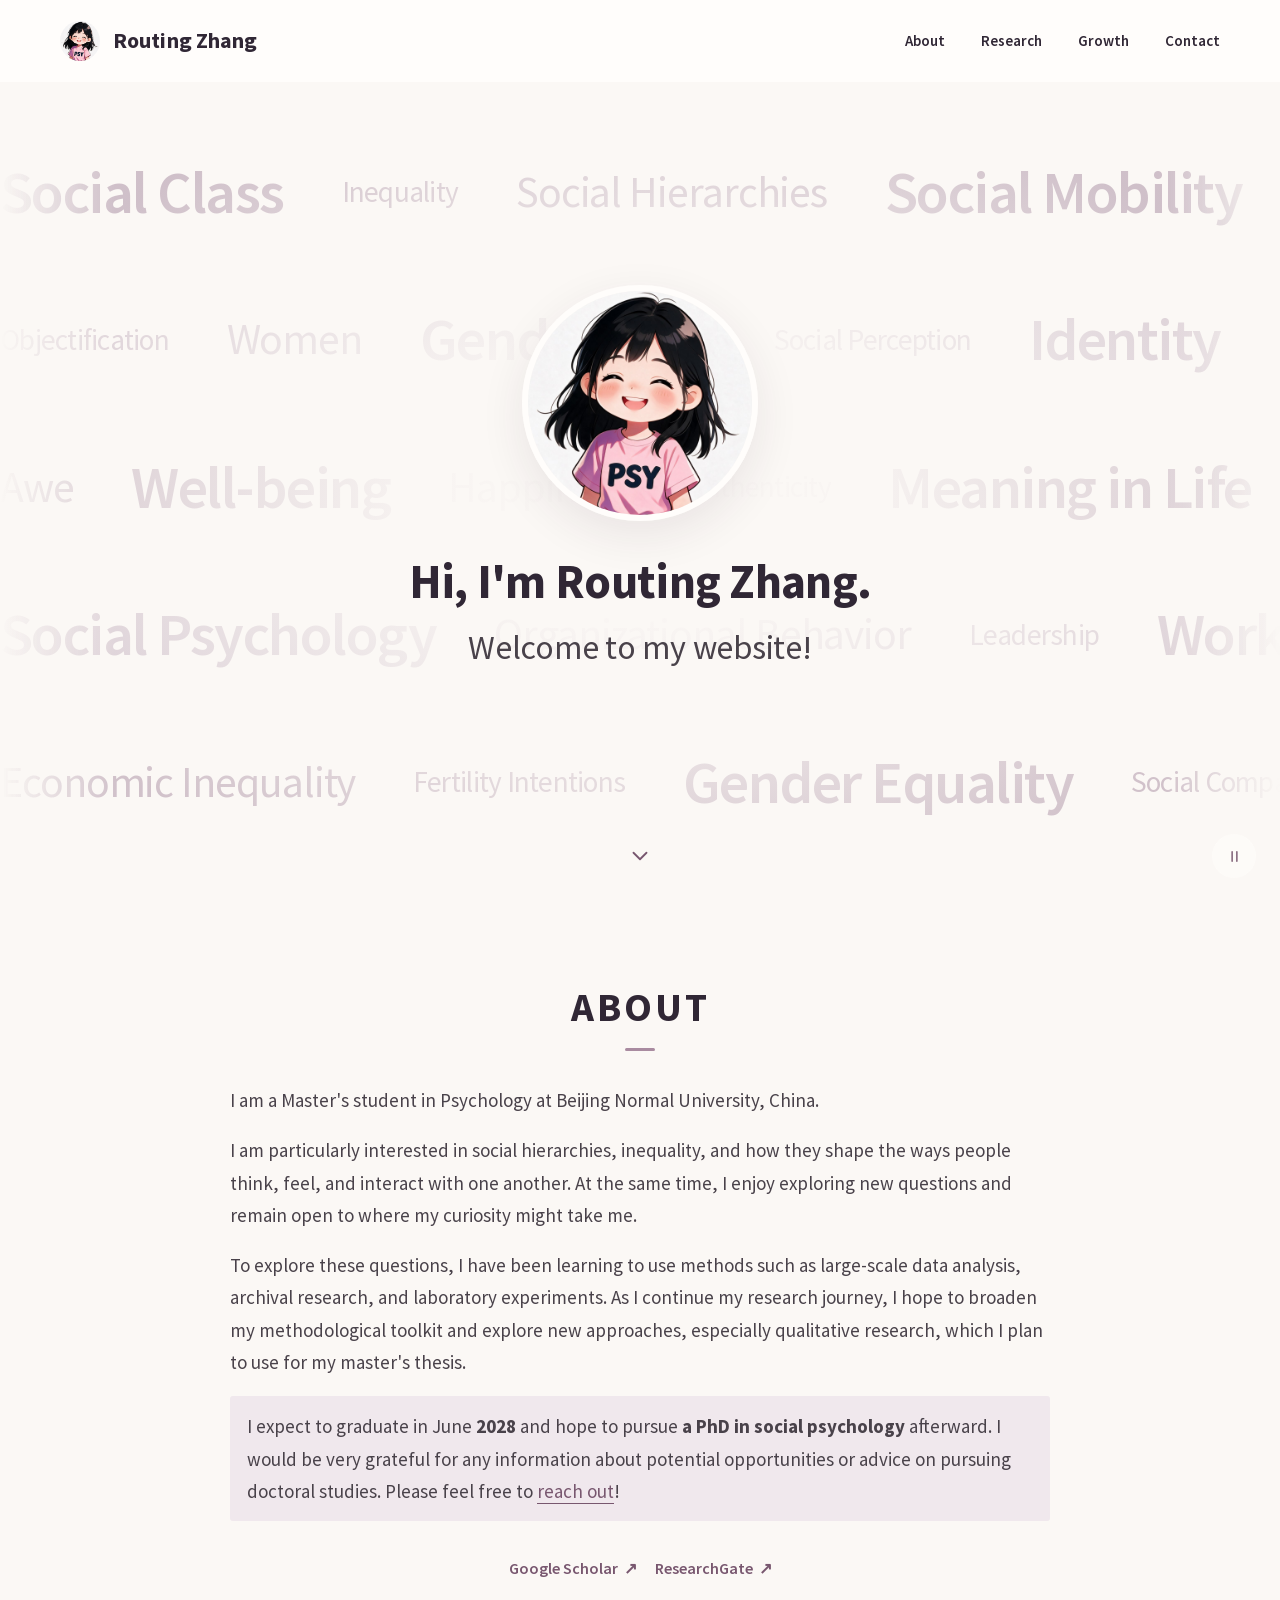
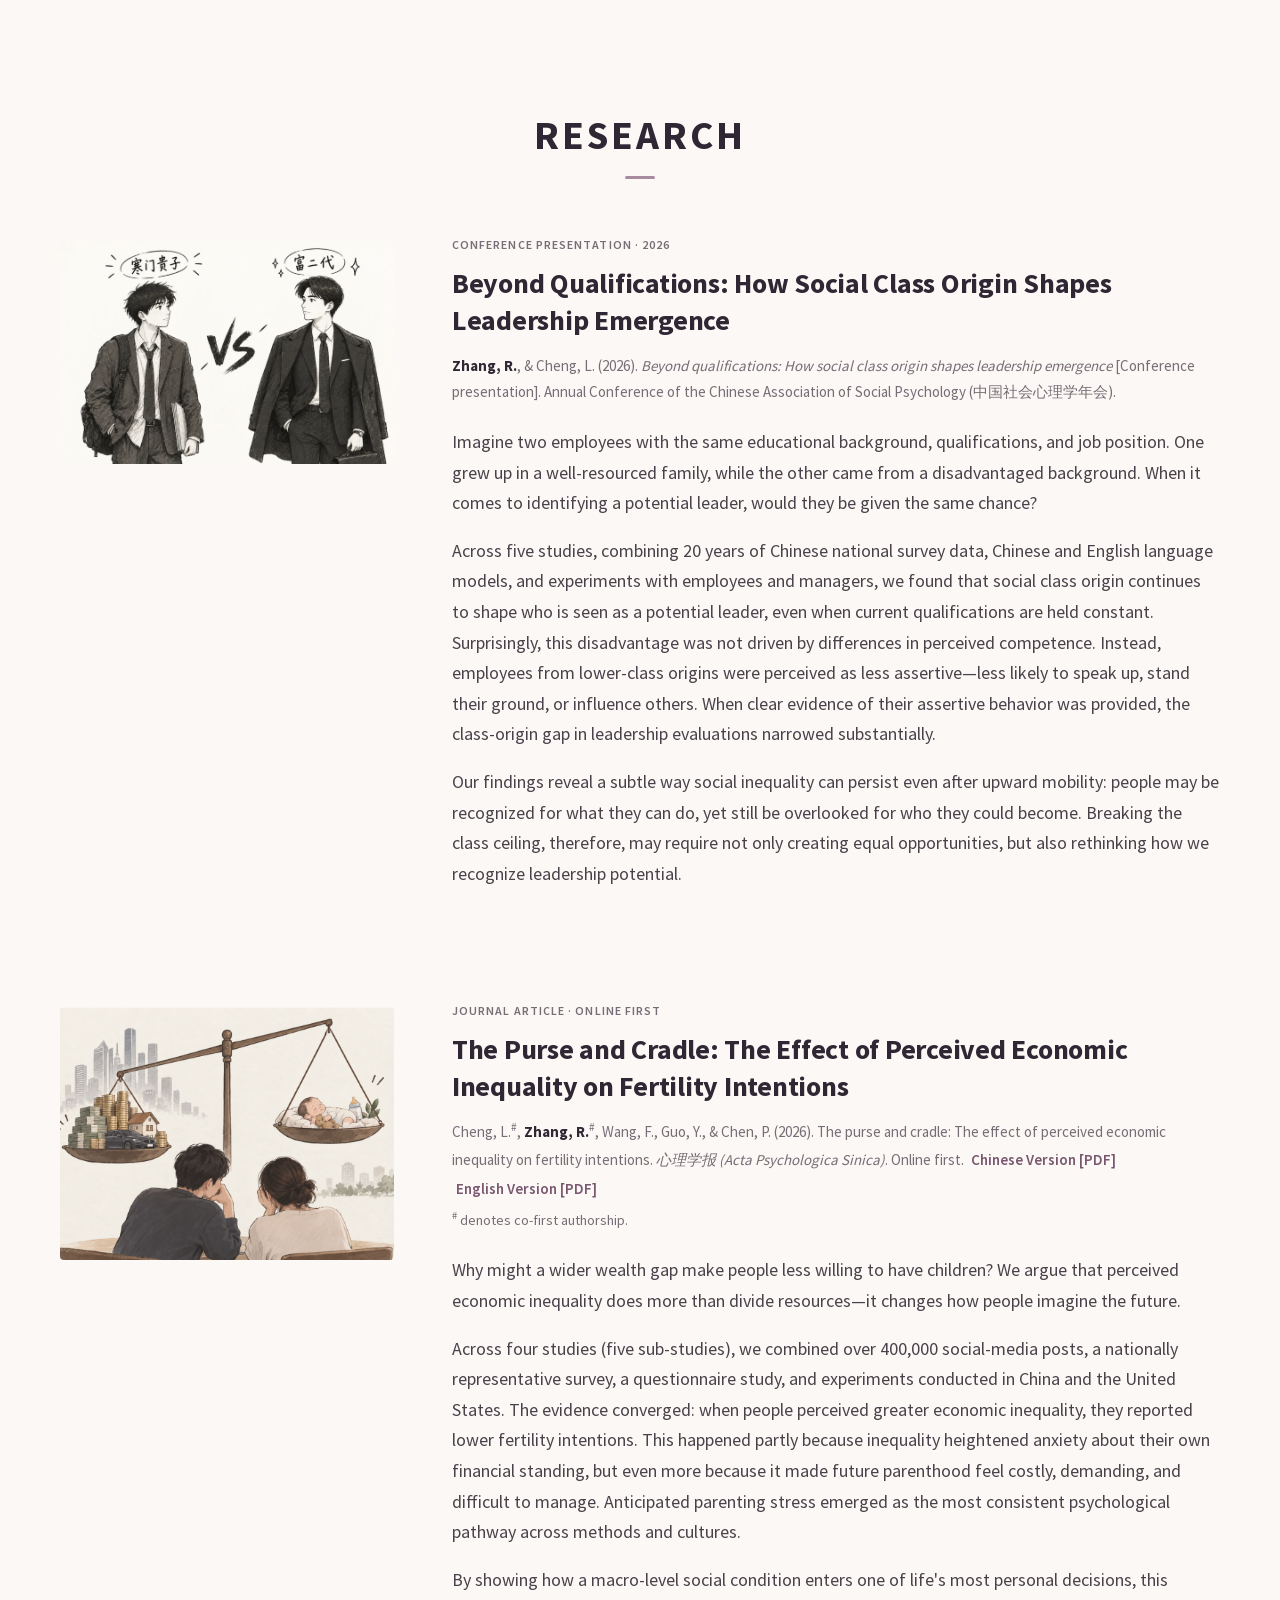
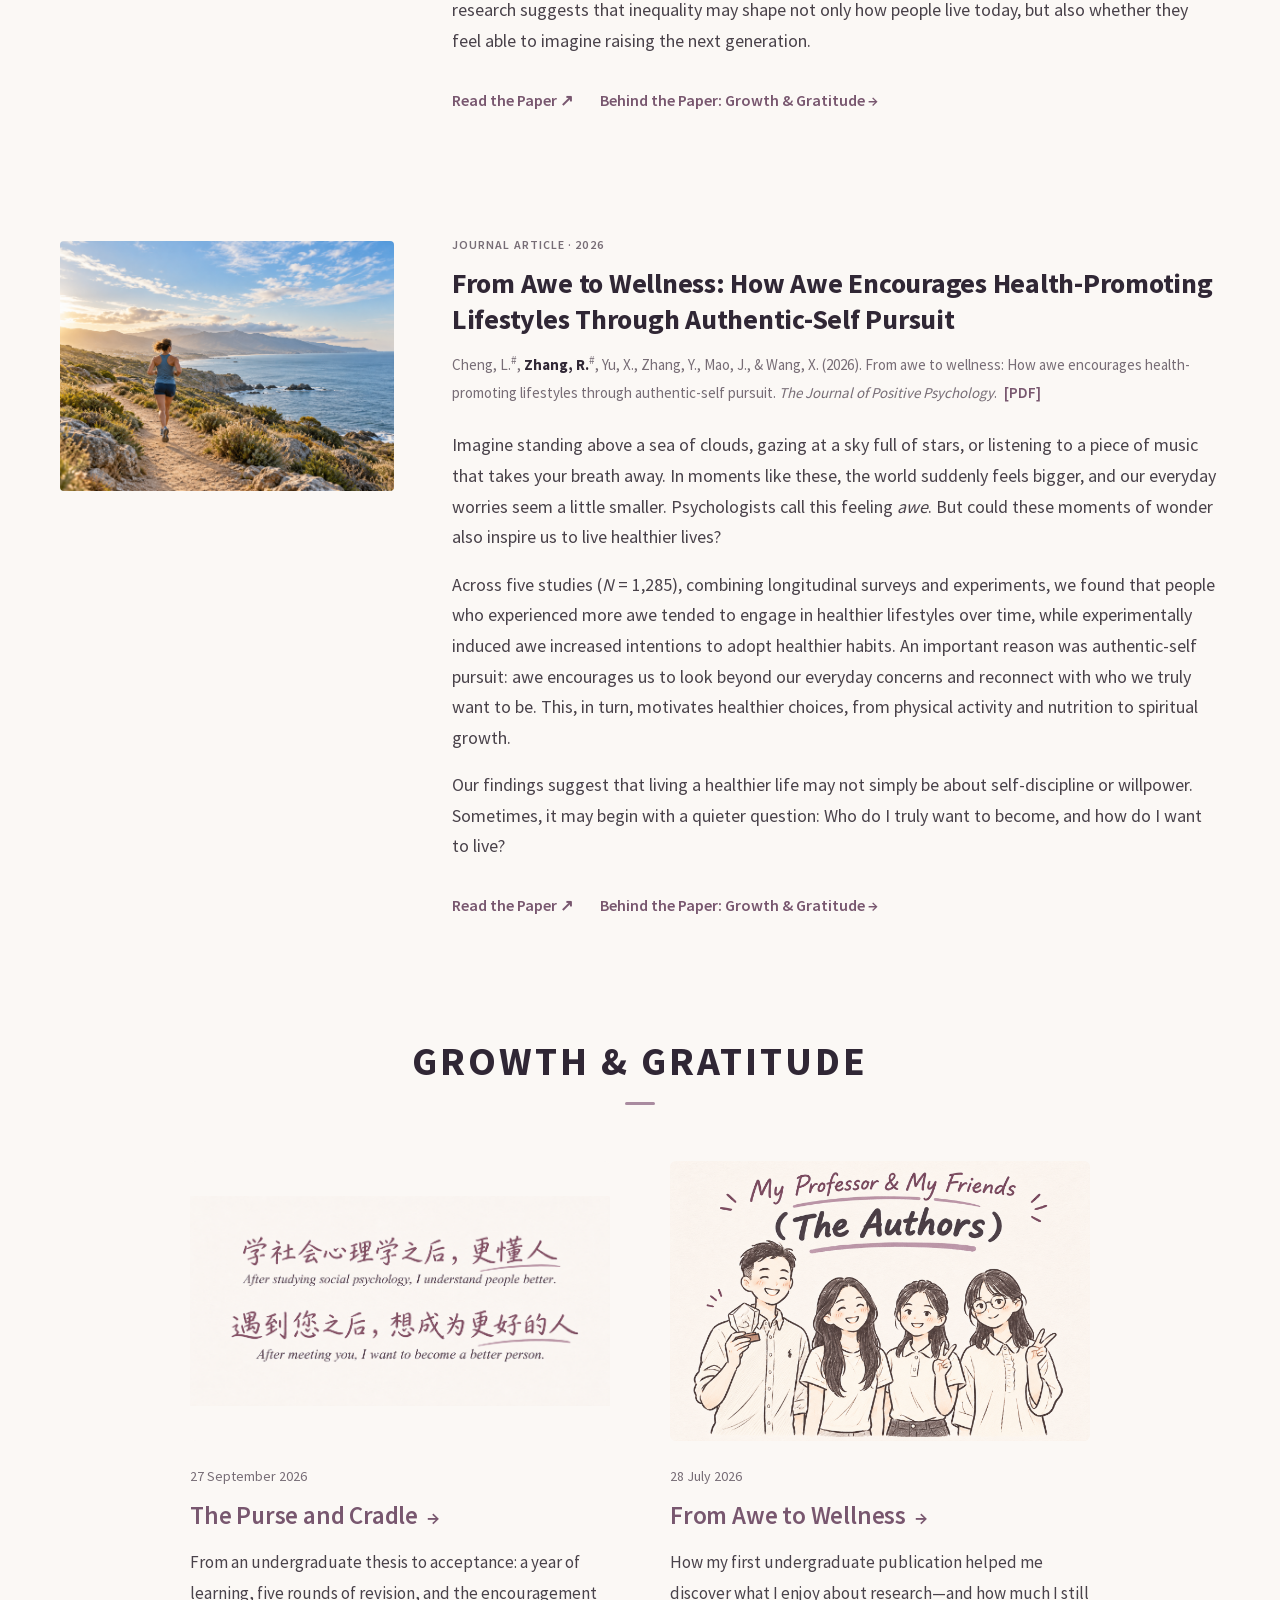
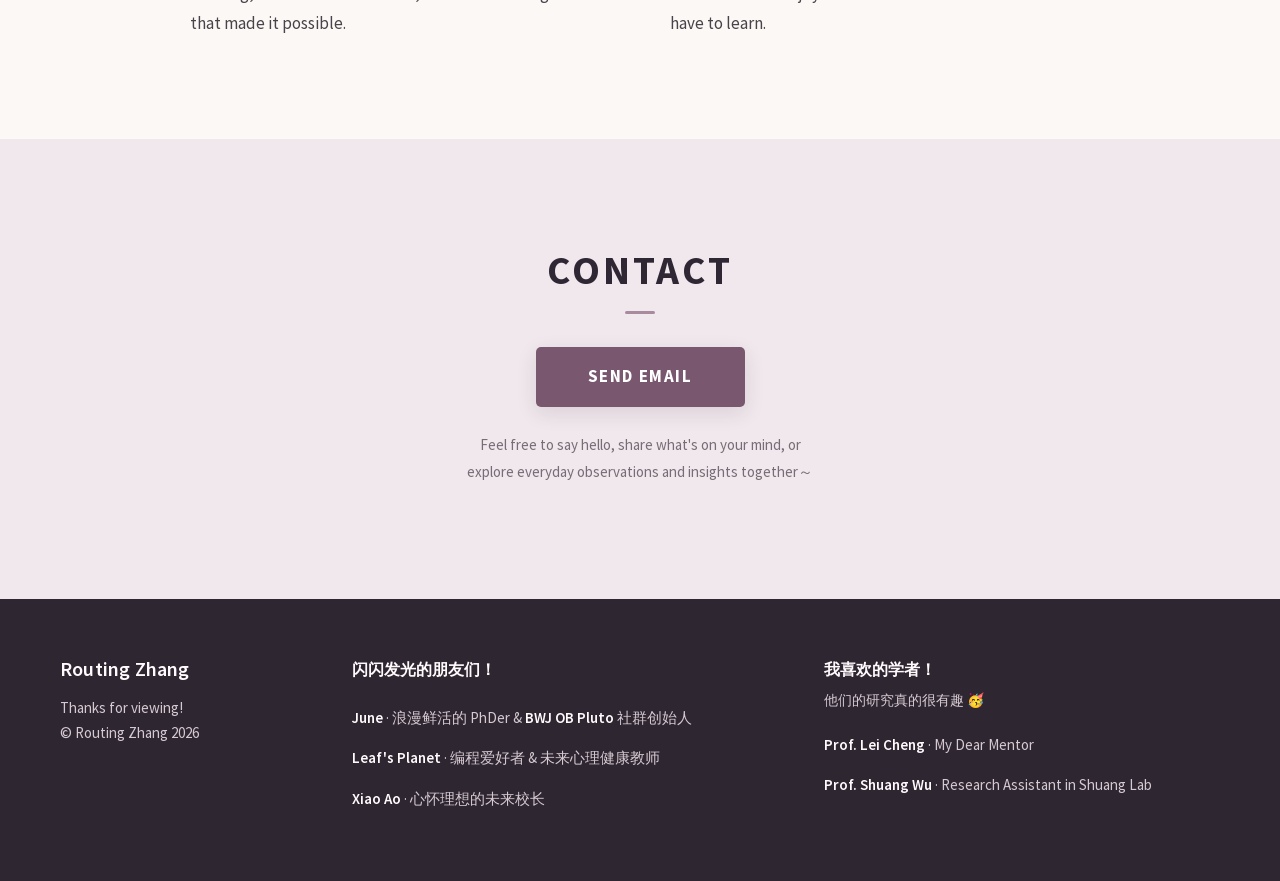
==== commit 36356df2: "Add files via upload" ====
--- a/index.html
+++ b/index.html
@@ -131,6 +131,7 @@
   <div class="wrap">
     <h2 id="contact-title">Contact</h2>
     <a class="email-button" href="mailto:routingzhang@mail.bnu.edu.cn">Send Email</a>
+    <p class="contact-note" style="max-width:580px;text-wrap:balance;margin:24px auto 0;font-size:15px;line-height:1.8;color:var(--muted)">Feel free to say hello, share what's on your mind, or explore everyday observations and insights together～</p>
   </div>
 </section>
 <footer class="footer">
